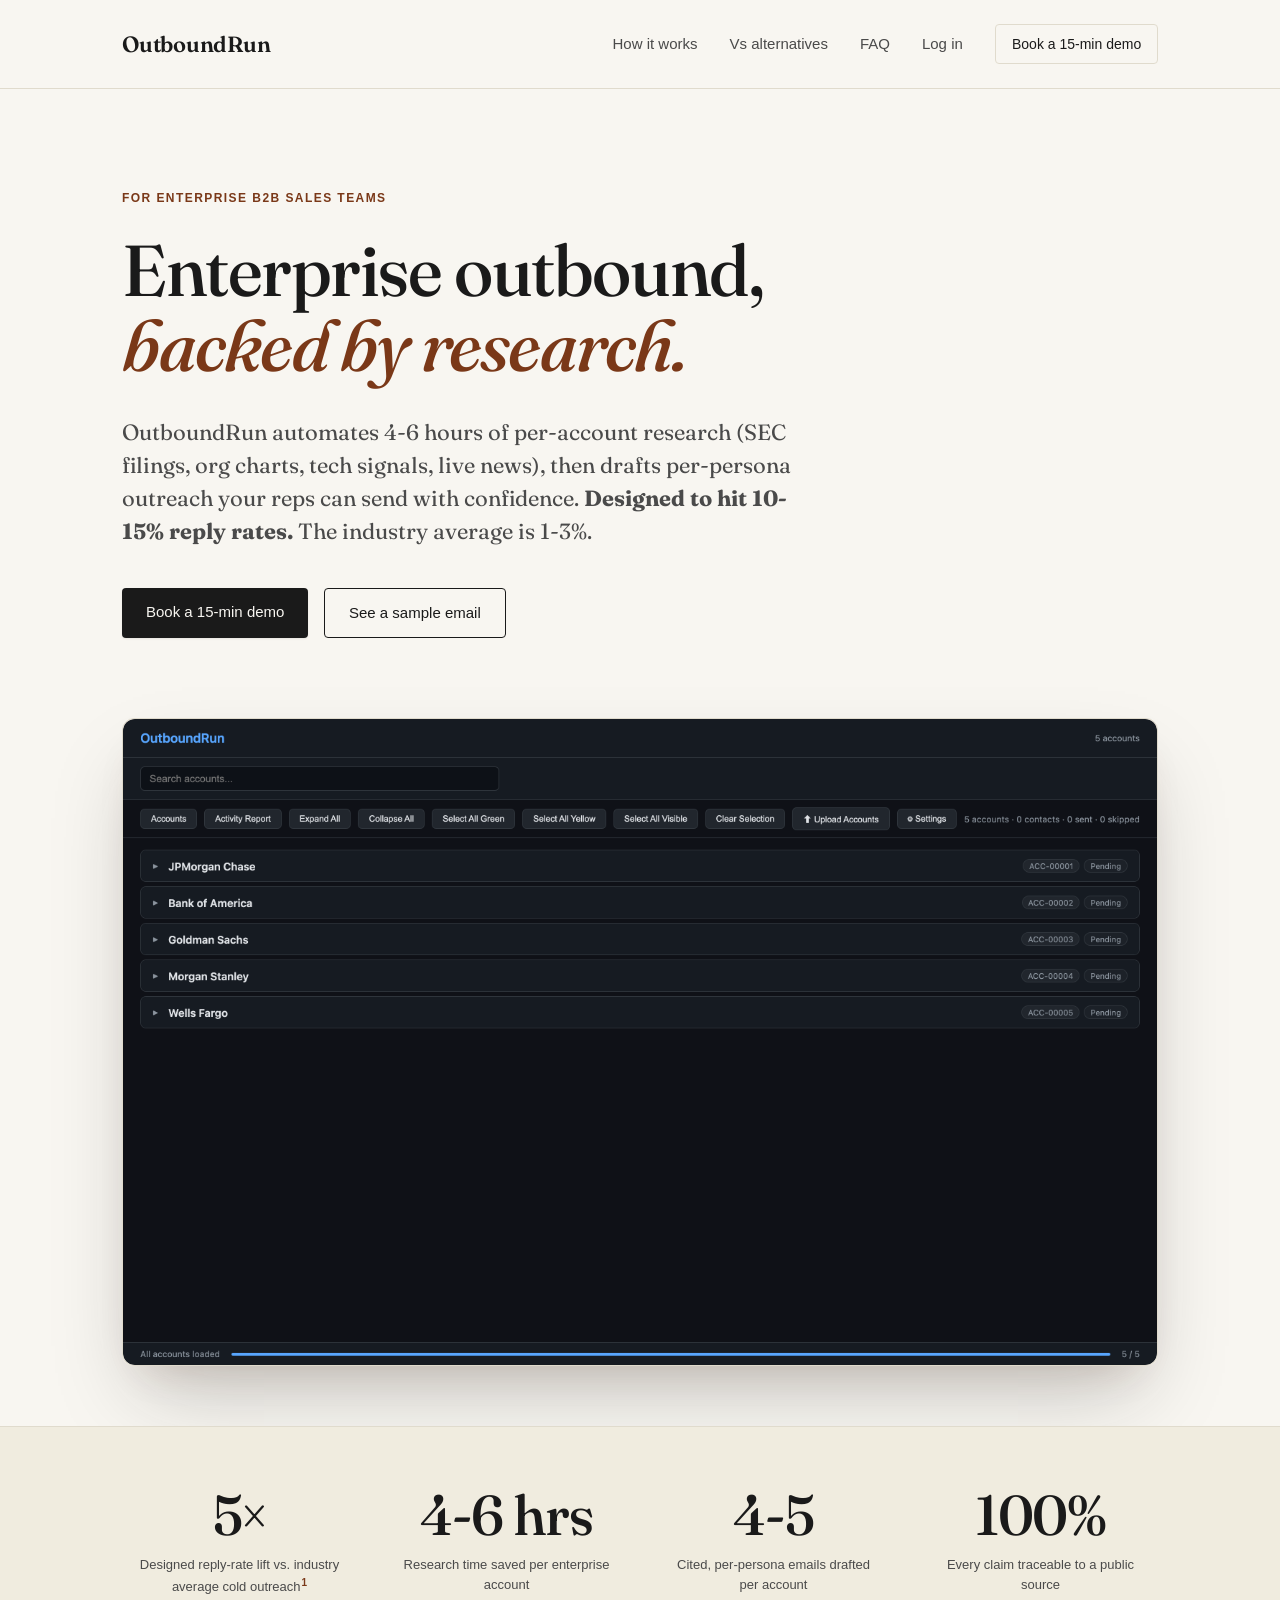
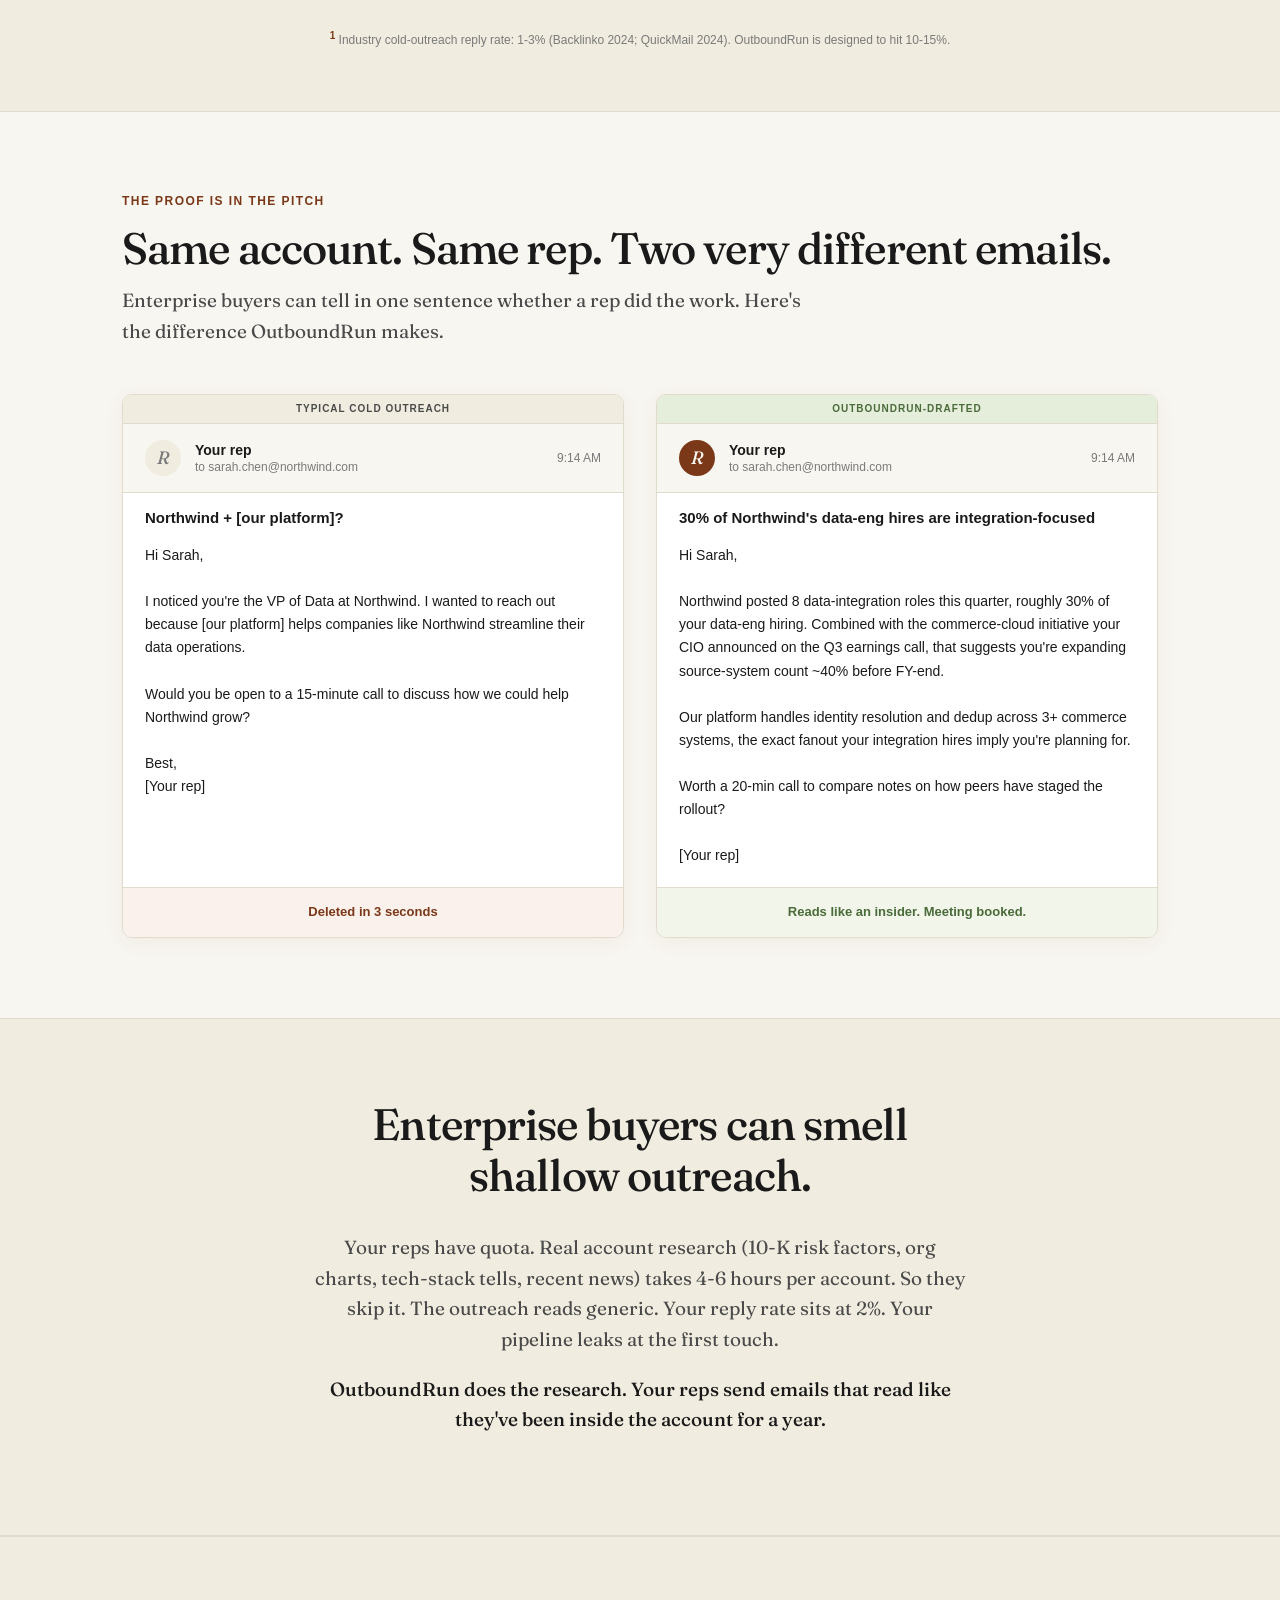
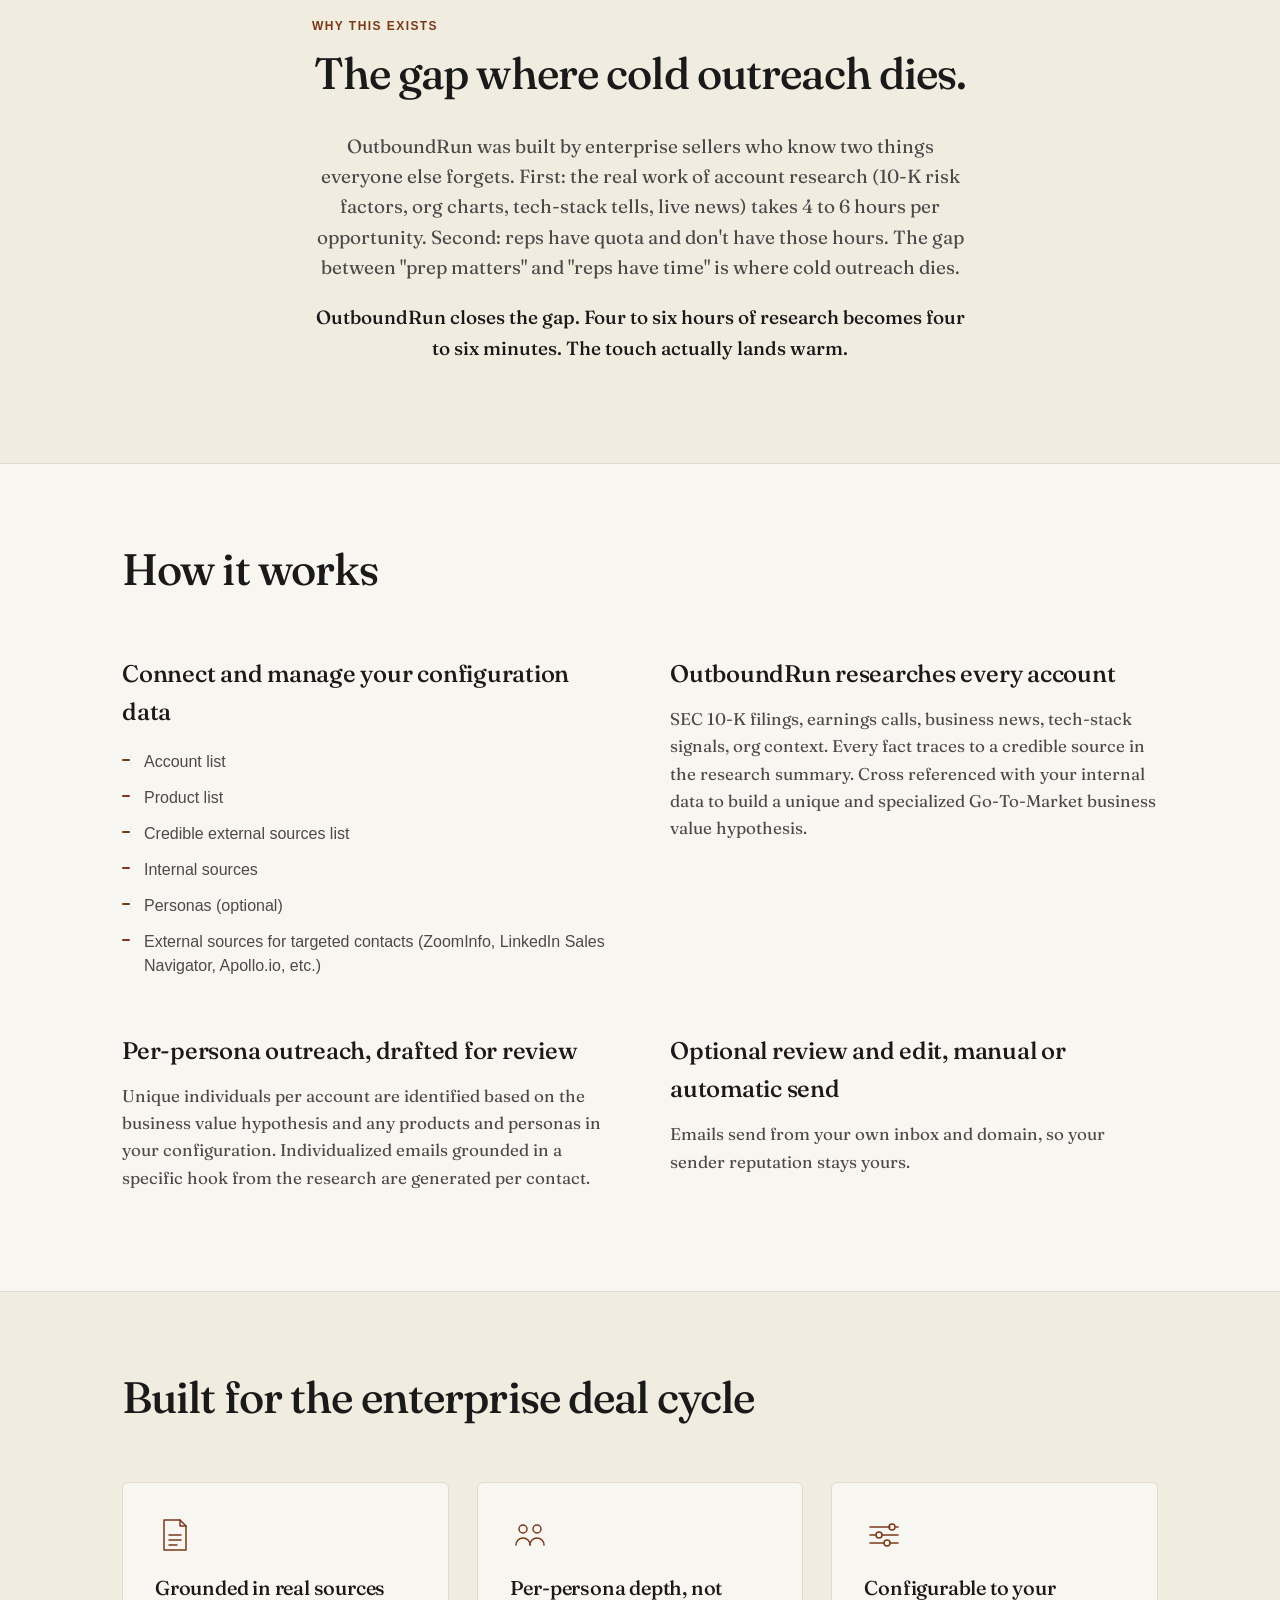
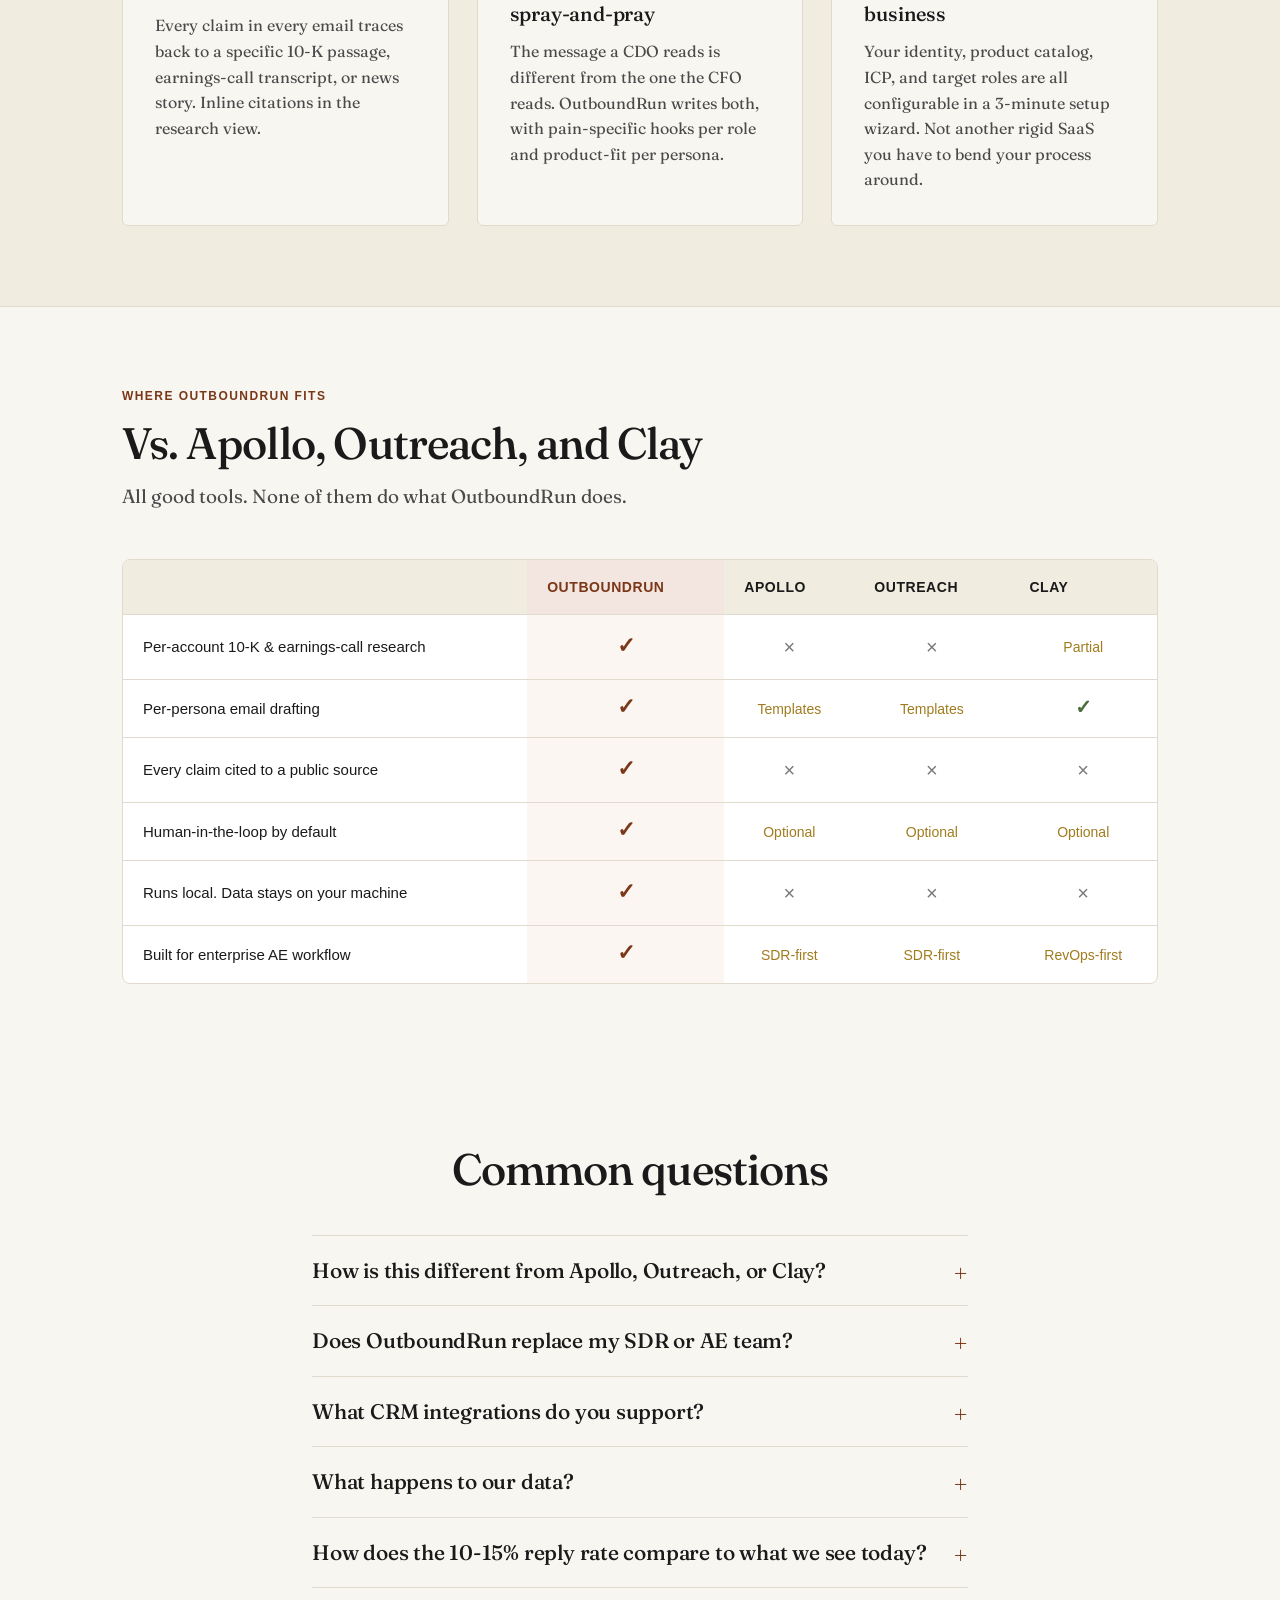
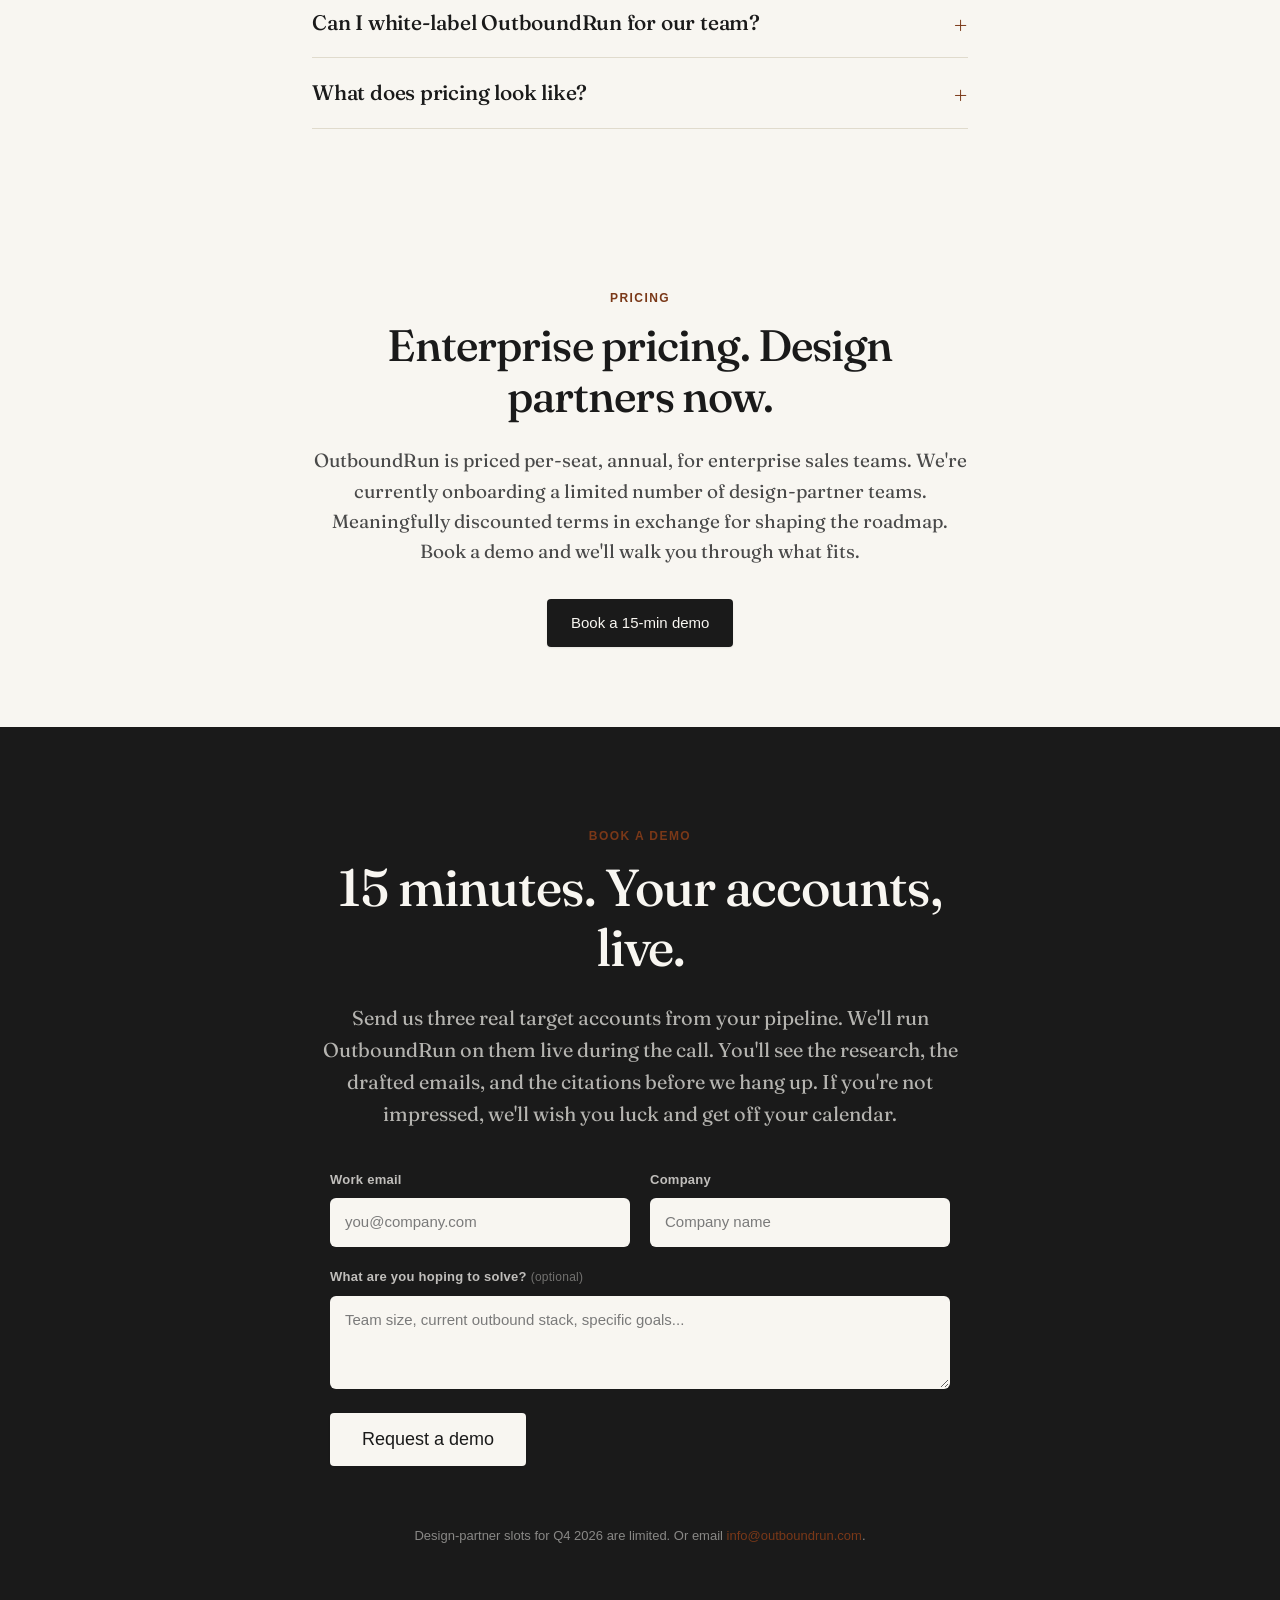
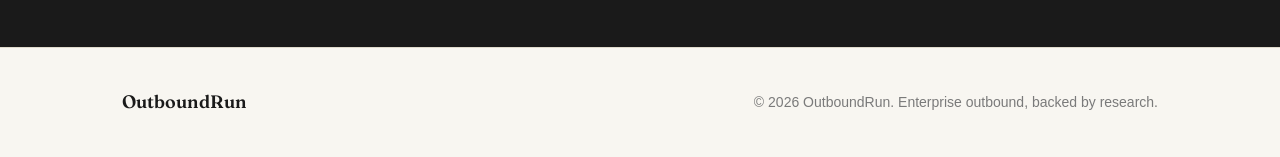
==== index.html @ 158f61a4 "v2.0.0: Hosted app + magic-link login Add outboundrun.com/login (Supabase magic-link auth) and outbo" ====
<!DOCTYPE html>
<html lang="en">
<head>
<meta charset="UTF-8">
<meta name="viewport" content="width=device-width, initial-scale=1.0">
<meta name="theme-color" content="#f8f6f1">
<title>OutboundRun: Enterprise outbound, backed by research.</title>
<meta name="description" content="OutboundRun automates 4-6 hours of per-account research (SEC filings, org charts, tech signals, live news) and drafts per-persona outreach designed to hit 10-15% reply rates. 5x the industry norm for enterprise B2B.">
<link rel="canonical" href="https://outboundrun.com/">

<!-- Open Graph -->
<meta property="og:type" content="website">
<meta property="og:site_name" content="OutboundRun">
<meta property="og:title" content="OutboundRun: Enterprise outbound, backed by research.">
<meta property="og:description" content="Per-account research + per-persona outreach for enterprise B2B sales teams. Designed to hit 10-15% reply rates, 5x the industry average.">
<meta property="og:url" content="https://outboundrun.com/">
<meta property="og:image" content="https://outboundrun.com/og-image.png">
<meta property="og:image:width" content="1200">
<meta property="og:image:height" content="630">
<meta property="og:image:alt" content="OutboundRun: Enterprise outbound, backed by research. Designed for 10-15% reply rates.">

<!-- Twitter -->
<meta name="twitter:card" content="summary_large_image">
<meta name="twitter:title" content="OutboundRun: Enterprise outbound, backed by research.">
<meta name="twitter:description" content="Per-account research + per-persona outreach for enterprise B2B sales teams.">
<meta name="twitter:image" content="https://outboundrun.com/og-image.png">
<meta name="twitter:image:alt" content="OutboundRun: Enterprise outbound, backed by research.">

<!-- Favicon -->
<link rel="icon" type="image/svg+xml" href="/favicon.svg">
<link rel="mask-icon" href="/favicon.svg" color="#7a3818">
<link rel="apple-touch-icon" href="/favicon.svg">

<!-- Fonts: Fraunces (serif) + system sans -->
<link rel="preconnect" href="https://fonts.googleapis.com">
<link rel="preconnect" href="https://fonts.gstatic.com" crossorigin>
<link rel="stylesheet" href="https://fonts.googleapis.com/css2?family=Fraunces:opsz,wght@9..144,400;9..144,500;9..144,600&display=swap">

<link rel="stylesheet" href="styles.css">

<!-- Structured data -->
<script type="application/ld+json">
{
  "@context": "https://schema.org",
  "@type": "SoftwareApplication",
  "name": "OutboundRun",
  "applicationCategory": "BusinessApplication",
  "applicationSubCategory": "Sales Intelligence",
  "operatingSystem": "macOS, Windows, Linux",
  "description": "Per-account research and per-persona outreach for enterprise B2B sales teams. Designed to hit 10-15% cold-outreach reply rates.",
  "url": "https://outboundrun.com/",
  "offers": {
    "@type": "Offer",
    "priceCurrency": "USD",
    "price": "0",
    "availability": "https://schema.org/PreOrder"
  }
}
</script>
</head>
<body>

<a href="#main" class="skip-link">Skip to main content</a>

<header class="site-header">
  <div class="wrap">
    <a href="#" class="brand">OutboundRun</a>
    <nav id="main-nav">
      <a href="#how">How it works</a>
      <a href="#compare">Vs alternatives</a>
      <a href="#faq">FAQ</a>
      <a href="/login/">Log in</a>
      <a href="#demo" class="btn btn-ghost">Book a 15-min demo</a>
    </nav>
    <button class="nav-toggle" aria-label="Menu" aria-expanded="false" aria-controls="main-nav" onclick="toggleNav()">
      <span></span><span></span><span></span>
    </button>
  </div>
</header>

<main id="main">

<section class="hero">
  <div class="wrap">
    <div class="eyebrow">For enterprise B2B sales teams</div>
    <h1>Enterprise outbound,<br><span class="italic">backed by research.</span></h1>
    <p class="lead">OutboundRun automates 4-6 hours of per-account research (SEC filings, org charts, tech signals, live news), then drafts per-persona outreach your reps can send with confidence. <strong>Designed to hit 10-15% reply rates.</strong> The industry average is 1-3%.</p>
    <div class="hero-cta">
      <a href="#demo" class="btn btn-primary">Book a 15-min demo</a>
      <a href="#sample" class="btn btn-secondary">See a sample email</a>
    </div>
    <figure class="hero-shot">
      <img
        src="/images/screenshots/account-list.png"
        alt="OutboundRun app dashboard showing an account list ready for research and outreach"
        width="1440"
        height="900"
        fetchpriority="high"
        decoding="async"
      >
    </figure>
  </div>
</section>

<section class="metrics">
  <div class="wrap">
    <div class="metric-grid">
      <div class="metric">
        <div class="metric-num">5×</div>
        <div class="metric-label">Designed reply-rate lift vs. industry average cold outreach<sup class="cite">1</sup></div>
      </div>
      <div class="metric">
        <div class="metric-num">4-6 hrs</div>
        <div class="metric-label">Research time saved per enterprise account</div>
      </div>
      <div class="metric">
        <div class="metric-num">4-5</div>
        <div class="metric-label">Cited, per-persona emails drafted per account</div>
      </div>
      <div class="metric">
        <div class="metric-num">100%</div>
        <div class="metric-label">Every claim traceable to a public source</div>
      </div>
    </div>
    <p class="metric-footnote"><sup class="cite">1</sup> Industry cold-outreach reply rate: 1-3% (Backlinko 2024; QuickMail 2024). OutboundRun is designed to hit 10-15%.</p>
  </div>
</section>

<section id="sample" class="sample">
  <div class="wrap">
    <div class="section-eyebrow">The proof is in the pitch</div>
    <h2>Same account. Same rep. Two very different emails.</h2>
    <p class="section-lead">Enterprise buyers can tell in one sentence whether a rep did the work. Here's the difference OutboundRun makes.</p>

    <div class="email-compare">
      <div class="email-card email-bad">
        <div class="email-tag">Typical cold outreach</div>
        <div class="email-header">
          <div class="email-avatar muted" aria-hidden="true">R</div>
          <div class="email-sender">
            <div class="email-sender-name">Your rep</div>
            <div class="email-sender-addr">to sarah.chen@northwind.com</div>
          </div>
          <div class="email-time">9:14 AM</div>
        </div>
        <div class="email-subject">Northwind + [our platform]?</div>
        <div class="email-body">
          Hi Sarah,<br><br>
          I noticed you're the VP of Data at Northwind. I wanted to reach out because [our platform] helps companies like Northwind streamline their data operations.<br><br>
          Would you be open to a 15-minute call to discuss how we could help Northwind grow?<br><br>
          Best,<br>
          [Your rep]
        </div>
        <div class="email-verdict verdict-bad">Deleted in 3 seconds</div>
      </div>

      <div class="email-card email-good">
        <div class="email-tag good">OutboundRun-drafted</div>
        <div class="email-header">
          <div class="email-avatar" aria-hidden="true">R</div>
          <div class="email-sender">
            <div class="email-sender-name">Your rep</div>
            <div class="email-sender-addr">to sarah.chen@northwind.com</div>
          </div>
          <div class="email-time">9:14 AM</div>
        </div>
        <div class="email-subject">30% of Northwind's data-eng hires are integration-focused</div>
        <div class="email-body">
          Hi Sarah,<br><br>
          Northwind posted 8 data-integration roles this quarter, roughly 30% of your data-eng hiring. Combined with the commerce-cloud initiative your CIO announced on the Q3 earnings call, that suggests you're expanding source-system count ~40% before FY-end.<br><br>
          Our platform handles identity resolution and dedup across 3+ commerce systems, the exact fanout your integration hires imply you're planning for.<br><br>
          Worth a 20-min call to compare notes on how peers have staged the rollout?<br><br>
          [Your rep]
        </div>
        <div class="email-verdict verdict-good">Reads like an insider. Meeting booked.</div>
      </div>
    </div>
  </div>
</section>

<section class="problem">
  <div class="wrap narrow">
    <h2>Enterprise buyers can smell shallow outreach.</h2>
    <p>Your reps have quota. Real account research (10-K risk factors, org charts, tech-stack tells, recent news) takes 4-6 hours per account. So they skip it. The outreach reads generic. Your reply rate sits at 2%. Your pipeline leaks at the first touch.</p>
    <p class="strong">OutboundRun does the research. Your reps send emails that read like they've been inside the account for a year.</p>
  </div>
</section>

<section class="origin">
  <div class="wrap narrow">
    <div class="section-eyebrow">Why this exists</div>
    <h2>The gap where cold outreach dies.</h2>
    <p>OutboundRun was built by enterprise sellers who know two things everyone else forgets. First: the real work of account research (10-K risk factors, org charts, tech-stack tells, live news) takes 4 to 6 hours per opportunity. Second: reps have quota and don't have those hours. The gap between "prep matters" and "reps have time" is where cold outreach dies.</p>
    <p class="strong">OutboundRun closes the gap. Four to six hours of research becomes four to six minutes. The touch actually lands warm.</p>
  </div>
</section>

<section id="how" class="how">
  <div class="wrap">
    <h2>How it works</h2>
    <div class="steps">
      <div class="step">
        <h3>Connect and manage your configuration data</h3>
        <ul class="step-list">
          <li>Account list</li>
          <li>Product list</li>
          <li>Credible external sources list</li>
          <li>Internal sources</li>
          <li>Personas (optional)</li>
          <li>External sources for targeted contacts (ZoomInfo, LinkedIn Sales Navigator, Apollo.io, etc.)</li>
        </ul>
      </div>
      <div class="step">
        <h3>OutboundRun researches every account</h3>
        <p>SEC 10-K filings, earnings calls, business news, tech-stack signals, org context. Every fact traces to a credible source in the research summary. Cross referenced with your internal data to build a unique and specialized Go-To-Market business value hypothesis.</p>
      </div>
      <div class="step">
        <h3>Per-persona outreach, drafted for review</h3>
        <p>Unique individuals per account are identified based on the business value hypothesis and any products and personas in your configuration. Individualized emails grounded in a specific hook from the research are generated per contact.</p>
      </div>
      <div class="step">
        <h3>Optional review and edit, manual or automatic send</h3>
        <p>Emails send from your own inbox and domain, so your sender reputation stays yours.</p>
      </div>
    </div>
  </div>
</section>

<section class="features">
  <div class="wrap">
    <h2>Built for the enterprise deal cycle</h2>
    <div class="feature-grid">
      <div class="feature">
        <span class="feature-icon" aria-hidden="true">
          <svg viewBox="0 0 40 40" fill="none" stroke="currentColor" stroke-width="1.5" stroke-linecap="round" stroke-linejoin="round">
            <path d="M9 5h16l6 6v24H9z"/>
            <path d="M25 5v6h6"/>
            <path d="M14 20h12M14 25h12M14 30h8"/>
          </svg>
        </span>
        <h3>Grounded in real sources</h3>
        <p>Every claim in every email traces back to a specific 10-K passage, earnings-call transcript, or news story. Inline citations in the research view.</p>
      </div>
      <div class="feature">
        <span class="feature-icon" aria-hidden="true">
          <svg viewBox="0 0 40 40" fill="none" stroke="currentColor" stroke-width="1.5" stroke-linecap="round" stroke-linejoin="round">
            <circle cx="13" cy="14" r="4"/>
            <path d="M6 30c0-4 3-7 7-7s7 3 7 7"/>
            <circle cx="27" cy="14" r="4"/>
            <path d="M20 30c0-4 3-7 7-7s7 3 7 7"/>
          </svg>
        </span>
        <h3>Per-persona depth, not spray-and-pray</h3>
        <p>The message a CDO reads is different from the one the CFO reads. OutboundRun writes both, with pain-specific hooks per role and product-fit per persona.</p>
      </div>
      <div class="feature">
        <span class="feature-icon" aria-hidden="true">
          <svg viewBox="0 0 40 40" fill="none" stroke="currentColor" stroke-width="1.5" stroke-linecap="round" stroke-linejoin="round">
            <path d="M6 12h20M32 12h2"/>
            <circle cx="28" cy="12" r="3"/>
            <path d="M6 20h6M18 20h16"/>
            <circle cx="15" cy="20" r="3"/>
            <path d="M6 28h14M26 28h8"/>
            <circle cx="23" cy="28" r="3"/>
          </svg>
        </span>
        <h3>Configurable to your business</h3>
        <p>Your identity, product catalog, ICP, and target roles are all configurable in a 3-minute setup wizard. Not another rigid SaaS you have to bend your process around.</p>
      </div>
    </div>
  </div>
</section>

<section id="compare" class="compare">
  <div class="wrap">
    <div class="section-eyebrow">Where OutboundRun fits</div>
    <h2>Vs. Apollo, Outreach, and Clay</h2>
    <p class="section-lead">All good tools. None of them do what OutboundRun does.</p>
    <div class="compare-table-wrap">
      <table class="compare-table">
        <thead>
          <tr>
            <th></th>
            <th class="us">OutboundRun</th>
            <th>Apollo</th>
            <th>Outreach</th>
            <th>Clay</th>
          </tr>
        </thead>
        <tbody>
          <tr><td>Per-account 10-K &amp; earnings-call research</td><td class="us"><span class="check" aria-label="Yes">✓</span></td><td><span class="dash" aria-label="No">×</span></td><td><span class="dash" aria-label="No">×</span></td><td><span class="partial">Partial</span></td></tr>
          <tr><td>Per-persona email drafting</td><td class="us"><span class="check" aria-label="Yes">✓</span></td><td><span class="partial">Templates</span></td><td><span class="partial">Templates</span></td><td><span class="check" aria-label="Yes">✓</span></td></tr>
          <tr><td>Every claim cited to a public source</td><td class="us"><span class="check" aria-label="Yes">✓</span></td><td><span class="dash" aria-label="No">×</span></td><td><span class="dash" aria-label="No">×</span></td><td><span class="dash" aria-label="No">×</span></td></tr>
          <tr><td>Human-in-the-loop by default</td><td class="us"><span class="check" aria-label="Yes">✓</span></td><td><span class="partial">Optional</span></td><td><span class="partial">Optional</span></td><td><span class="partial">Optional</span></td></tr>
          <tr><td>Runs local. Data stays on your machine</td><td class="us"><span class="check" aria-label="Yes">✓</span></td><td><span class="dash" aria-label="No">×</span></td><td><span class="dash" aria-label="No">×</span></td><td><span class="dash" aria-label="No">×</span></td></tr>
          <tr><td>Built for enterprise AE workflow</td><td class="us"><span class="check" aria-label="Yes">✓</span></td><td><span class="partial">SDR-first</span></td><td><span class="partial">SDR-first</span></td><td><span class="partial">RevOps-first</span></td></tr>
        </tbody>
      </table>
    </div>
  </div>
</section>

<section id="faq" class="faq">
  <div class="wrap narrow">
    <h2>Common questions</h2>

    <details class="faq-item">
      <summary>How is this different from Apollo, Outreach, or Clay?</summary>
      <p>Apollo and Outreach are contact-database and sequencing tools built for SDR volume. Clay is data enrichment. None of them research a single enterprise account at the depth OutboundRun does: SEC filings, earnings calls, tech-stack signals, org context, all cited. We're the research + drafting layer that sits between your CRM and your inbox, purpose-built for enterprise AEs who need every touch to count.</p>
    </details>

    <details class="faq-item">
      <summary>Does OutboundRun replace my SDR or AE team?</summary>
      <p>No. OutboundRun replaces the 4-6 hours of research your reps skip because they don't have time. Your reps still send, still take the calls, still close. We give them the ammo to walk in warm.</p>
    </details>

    <details class="faq-item">
      <summary>What CRM integrations do you support?</summary>
      <p>Salesforce (Org62 SOQL) today. HubSpot and Pipedrive on the roadmap. You can also run OutboundRun in web-research-only mode with no CRM connection. Upload a CSV and go.</p>
    </details>

    <details class="faq-item">
      <summary>What happens to our data?</summary>
      <p>OutboundRun is local-first. Your account list, research output, and drafted emails live on the machine that runs it. Nothing hits our servers unless you explicitly send. Enterprise-friendly by default. No data-residency conversations to have with your security team.</p>
    </details>

    <details class="faq-item">
      <summary>How does the 10-15% reply rate compare to what we see today?</summary>
      <p>Industry cold-outreach reply rates run 1-3% (per Backlinko and QuickMail 2024 industry reports). OutboundRun is designed to hit 10-15% by grounding every email in specific, verifiable, per-persona detail that generic outreach can't touch. Design-partner data will validate the range as we roll out. We're honest about the "designed for" framing until we have the sample size.</p>
    </details>

    <details class="faq-item">
      <summary>Can I white-label OutboundRun for our team?</summary>
      <p>Design partners can. Every element of the identity (company name, product catalog, ICP, target roles, email signature) is set once and inherited by every prompt. There's no OutboundRun branding in what your reps send.</p>
    </details>

    <details class="faq-item">
      <summary>What does pricing look like?</summary>
      <p>Enterprise pricing, per-seat annual. We're running a limited number of design partnerships in Q3-Q4 2026 with meaningfully discounted terms in exchange for feedback and roadmap input. Book a demo and we'll walk through what fits your team.</p>
    </details>
  </div>
</section>

<section id="pricing" class="pricing">
  <div class="wrap narrow">
    <div class="section-eyebrow">Pricing</div>
    <h2>Enterprise pricing. Design partners now.</h2>
    <p>OutboundRun is priced per-seat, annual, for enterprise sales teams. We're currently onboarding a limited number of design-partner teams. Meaningfully discounted terms in exchange for shaping the roadmap. Book a demo and we'll walk you through what fits.</p>
    <a href="#demo" class="btn btn-primary">Book a 15-min demo</a>
  </div>
</section>

<section id="demo" class="cta">
  <div class="wrap narrow">
    <div class="section-eyebrow">Book a demo</div>
    <h2>15 minutes. Your accounts, live.</h2>
    <p>Send us three real target accounts from your pipeline. We'll run OutboundRun on them live during the call. You'll see the research, the drafted emails, and the citations before we hang up. If you're not impressed, we'll wish you luck and get off your calendar.</p>

    <form id="demo-form" class="demo-form" novalidate>
      <div class="form-row form-row-half">
        <label for="df-email">Work email</label>
        <input type="email" id="df-email" name="email" required autocomplete="email" placeholder="you@company.com">
      </div>
      <div class="form-row form-row-half">
        <label for="df-company">Company</label>
        <input type="text" id="df-company" name="company" required autocomplete="organization" placeholder="Company name">
      </div>
      <div class="form-row">
        <label for="df-message">What are you hoping to solve? <span class="form-optional">(optional)</span></label>
        <textarea id="df-message" name="message" rows="3" placeholder="Team size, current outbound stack, specific goals..."></textarea>
      </div>
      <input type="text" name="website" tabindex="-1" autocomplete="off" aria-hidden="true" class="honeypot">
      <button type="submit" class="btn btn-primary btn-large">Request a demo</button>
      <div id="df-status" class="df-status" role="status" aria-live="polite"></div>
    </form>

    <p class="cta-fine">Design-partner slots for Q4 2026 are limited. Or email <a href="mailto:info@outboundrun.com">info@outboundrun.com</a>.</p>
  </div>
</section>

<footer class="site-footer">
  <div class="wrap">
    <div class="foot-brand">OutboundRun</div>
    <div class="foot-meta">&copy; 2026 OutboundRun. Enterprise outbound, backed by research.</div>
  </div>
</footer>

</main>

<a href="#demo" id="sticky-cta" class="sticky-cta" aria-label="Book a 15-min demo">
  Book a demo
  <span class="sticky-cta-arrow" aria-hidden="true">&rarr;</span>
</a>

<script>
// Mobile hamburger toggle
function toggleNav() {
  const nav = document.getElementById('main-nav');
  const btn = document.querySelector('.nav-toggle');
  const isOpen = nav.classList.toggle('open');
  btn.setAttribute('aria-expanded', String(isOpen));
  btn.classList.toggle('open', isOpen);
}

// Close mobile nav when a link is clicked (so anchor scroll works cleanly)
document.querySelectorAll('#main-nav a').forEach(a => {
  a.addEventListener('click', () => {
    const nav = document.getElementById('main-nav');
    const btn = document.querySelector('.nav-toggle');
    if (nav.classList.contains('open')) {
      nav.classList.remove('open');
      btn.classList.remove('open');
      btn.setAttribute('aria-expanded', 'false');
    }
  });
});

// Sticky CTA: appears after user scrolls past the hero
(function stickyCta() {
  const cta = document.getElementById('sticky-cta');
  const hero = document.querySelector('.hero');
  if (!cta || !hero) return;
  const threshold = hero.offsetHeight * 0.6;
  const onScroll = () => {
    if (window.scrollY > threshold) cta.classList.add('visible');
    else cta.classList.remove('visible');
  };
  window.addEventListener('scroll', onScroll, { passive: true });
  onScroll();
})();

// Fade-in-up on sections as they enter viewport (progressive enhancement; no-op if IntersectionObserver missing)
if ('IntersectionObserver' in window) {
  const io = new IntersectionObserver((entries) => {
    entries.forEach(e => {
      if (e.isIntersecting) {
        e.target.classList.add('in-view');
        io.unobserve(e.target);
      }
    });
  }, { threshold: 0.12 });
  document.querySelectorAll('section, .feature, .email-card').forEach(el => {
    el.classList.add('reveal');
    io.observe(el);
  });
}
</script>

<!-- Vercel Web Analytics: Analytics must be enabled in the Vercel dashboard
     (Project → Analytics → Enable) BEFORE uncommenting the script tag below.
     Loading the script when Analytics is disabled produces a 404 console error. -->
<!-- <script defer src="/_vercel/insights/script.js"></script> -->
<!-- Vercel Speed Insights (auto-enabled) -->
<script defer src="/_vercel/speed-insights/script.js"></script>

<script>
(function () {
  const SUPABASE_URL = 'https://bofukvujflsamvhzdrxh.supabase.co';
  const SUPABASE_KEY = 'sb_publishable_wifBNzRM_b2PgbEW_Ek41Q_LtiGej-U';

  const form = document.getElementById('demo-form');
  if (!form) return;

  const status = document.getElementById('df-status');
  const button = form.querySelector('button[type="submit"]');

  form.addEventListener('submit', async (event) => {
    event.preventDefault();

    // Honeypot: real users can't fill this hidden field. Bots will.
    if (form.website && form.website.value) {
      status.textContent = 'Thanks. We\'ll be in touch.';
      status.className = 'df-status success';
      form.reset();
      return;
    }

    const payload = {
      email: form.email.value.trim(),
      company: form.company.value.trim(),
      message: form.message.value.trim() || null,
      source: 'website',
      user_agent: navigator.userAgent.slice(0, 500),
      referrer: document.referrer ? document.referrer.slice(0, 500) : null,
    };

    if (!payload.email || !payload.company) {
      status.textContent = 'Please add your email and company.';
      status.className = 'df-status error';
      return;
    }

    button.disabled = true;
    button.textContent = 'Submitting...';
    status.textContent = '';
    status.className = 'df-status';

    try {
      const response = await fetch(`${SUPABASE_URL}/rest/v1/demo_requests`, {
        method: 'POST',
        headers: {
          'apikey': SUPABASE_KEY,
          'Authorization': `Bearer ${SUPABASE_KEY}`,
          'Content-Type': 'application/json',
          'Prefer': 'return=minimal',
        },
        body: JSON.stringify(payload),
      });

      if (!response.ok) {
        const errorText = await response.text();
        throw new Error(errorText || `HTTP ${response.status}`);
      }

      form.reset();
      status.textContent = 'Thanks. We\'ll be in touch within 24 hours.';
      status.className = 'df-status success';
      button.textContent = 'Request received';
      button.disabled = true;
    } catch (err) {
      console.error('Demo request failed:', err);
      status.textContent = 'Something went wrong. Please email info@outboundrun.com directly.';
      status.className = 'df-status error';
      button.disabled = false;
      button.textContent = 'Request a demo';
    }
  });
})();
</script>

</body>
</html>
---- styles.css ----
/* OutboundRun landing — editorial aesthetic
   Serif headers, generous whitespace, muted palette, no gradients. */

:root {
  --ink: #1a1a1a;
  --ink-soft: #4a4a4a;
  --ink-mute: #7a7a7a;
  --paper: #f8f6f1;
  --paper-warm: #f0ecdf;
  --line: #e0dbcd;
  --accent: #7a3818;
  --accent-soft: #a04a1e;
  --green: #4a6b3a;
  --amber: #a07c1e;
}

* { box-sizing: border-box; margin: 0; padding: 0; }

/* ── Skip-to-content link (accessibility) ──────────────────────── */
.skip-link {
  position: absolute;
  top: -100px;
  left: 12px;
  padding: 10px 16px;
  background: var(--ink);
  color: var(--paper);
  border-radius: 6px;
  font-family: -apple-system, 'Helvetica Neue', sans-serif;
  font-size: 14px;
  font-weight: 500;
  z-index: 999;
  transition: top 0.15s ease;
}
.skip-link:focus {
  top: 12px;
  text-decoration: none;
  outline: 2px solid var(--accent);
  outline-offset: 2px;
}

/* ── Focus states (accessibility) ─────────────────────────────── */
:focus-visible {
  outline: 2px solid var(--accent);
  outline-offset: 3px;
  border-radius: 2px;
}
.btn:focus-visible {
  outline-offset: 3px;
}
nav a:focus-visible {
  outline-offset: 4px;
}

html, body {
  background: var(--paper);
  color: var(--ink);
  font-family: 'Fraunces', 'Iowan Old Style', 'Palatino', 'Georgia', serif;
  font-size: 18px;
  line-height: 1.6;
  -webkit-font-smoothing: antialiased;
}

a { color: var(--accent); text-decoration: none; }
a:hover { text-decoration: underline; }

.wrap { max-width: 1100px; margin: 0 auto; padding: 0 32px; }
.wrap.narrow { max-width: 720px; }

/* ── Header ─────────────────────────────────────────────────────── */

.site-header {
  padding: 24px 0;
  border-bottom: 1px solid var(--line);
  position: sticky;
  top: 0;
  background: var(--paper);
  z-index: 100;
}
.site-header .wrap {
  display: flex;
  justify-content: space-between;
  align-items: center;
}
.brand {
  font-family: 'Fraunces', 'Iowan Old Style', 'Palatino', 'Georgia', serif;
  font-size: 22px;
  font-weight: 600;
  color: var(--ink);
  letter-spacing: -0.01em;
}
.brand:hover { text-decoration: none; }

nav {
  display: flex;
  gap: 32px;
  align-items: center;
  font-size: 15px;
}
nav a {
  color: var(--ink-soft);
  font-family: -apple-system, 'Helvetica Neue', sans-serif;
  transition: color 0.15s ease;
}
nav a:hover { color: var(--ink); text-decoration: none; }

/* Mobile hamburger button — hidden on desktop */
.nav-toggle {
  display: none;
  background: transparent;
  border: none;
  cursor: pointer;
  padding: 8px;
  width: 40px;
  height: 40px;
  flex-direction: column;
  justify-content: center;
  gap: 5px;
}
.nav-toggle span {
  display: block;
  width: 22px;
  height: 2px;
  background: var(--ink);
  border-radius: 1px;
  transition: transform 0.2s ease, opacity 0.15s ease;
}
.nav-toggle.open span:nth-child(1) { transform: translateY(7px) rotate(45deg); }
.nav-toggle.open span:nth-child(2) { opacity: 0; }
.nav-toggle.open span:nth-child(3) { transform: translateY(-7px) rotate(-45deg); }

/* ── Buttons ────────────────────────────────────────────────────── */

.btn {
  display: inline-block;
  padding: 12px 24px;
  border-radius: 4px;
  font-family: -apple-system, 'Helvetica Neue', sans-serif;
  font-size: 15px;
  font-weight: 500;
  text-decoration: none !important;
  transition: background 0.18s ease, color 0.18s ease, transform 0.18s ease, box-shadow 0.18s ease, border-color 0.18s ease;
  cursor: pointer;
  border: none;
  will-change: transform;
}
.btn:hover { transform: translateY(-1px); }
.btn:active { transform: translateY(0); }
.btn-primary {
  background: var(--ink);
  color: var(--paper);
  box-shadow: 0 1px 2px rgba(26, 26, 26, 0.08);
}
.btn-primary:hover {
  background: var(--accent);
  box-shadow: 0 6px 20px rgba(122, 56, 24, 0.25);
}
.btn-secondary {
  background: transparent;
  color: var(--ink);
  border: 1px solid var(--ink);
}
.btn-secondary:hover { background: var(--ink); color: var(--paper); }
.btn-ghost {
  background: transparent;
  color: var(--ink);
  border: 1px solid var(--line);
  padding: 8px 16px;
  font-size: 14px;
}
.btn-ghost:hover { background: var(--ink); color: var(--paper); border-color: var(--ink); }
.btn-large {
  font-size: 18px;
  padding: 16px 32px;
}

/* ── Hero ───────────────────────────────────────────────────────── */

.hero { padding: 100px 0 80px; }
.hero h1 {
  font-size: 72px;
  line-height: 1.05;
  font-weight: 500;
  letter-spacing: -0.02em;
  margin-bottom: 32px;
  max-width: 900px;
}
.hero h1 .italic { font-style: italic; color: var(--accent); }
.hero .lead {
  font-size: 22px;
  line-height: 1.5;
  color: var(--ink-soft);
  max-width: 680px;
  margin-bottom: 40px;
}
.hero-cta {
  display: flex;
  gap: 16px;
  margin-bottom: 80px;
}
.hero-visual { margin-top: 40px; }

/* ── Mock app screenshot ────────────────────────────────────────── */

.mock {
  background: #ffffff;
  border: 1px solid var(--line);
  border-radius: 8px;
  overflow: hidden;
  box-shadow: 0 20px 60px rgba(122, 56, 24, 0.12);
  max-width: 900px;
}
.mock-header {
  background: var(--paper-warm);
  padding: 14px 20px;
  border-bottom: 1px solid var(--line);
  display: flex;
  align-items: center;
  gap: 8px;
}
.mock-dot {
  width: 12px;
  height: 12px;
  border-radius: 50%;
  background: #d0c8b4;
  display: inline-block;
}
.mock-title {
  margin-left: 16px;
  font-family: -apple-system, 'Helvetica Neue', sans-serif;
  font-size: 13px;
  color: var(--ink-soft);
}
.mock-body { padding: 20px; }
.mock-row {
  display: grid;
  grid-template-columns: 220px 100px 1fr;
  gap: 20px;
  align-items: center;
  padding: 14px 8px;
  border-bottom: 1px solid var(--line);
  font-family: -apple-system, 'Helvetica Neue', sans-serif;
  font-size: 14px;
}
.mock-row:last-child { border-bottom: none; }
.mock-name { font-weight: 600; color: var(--ink); }
.mock-meta { color: var(--ink-mute); font-size: 13px; }
.mock-badge {
  font-size: 11px;
  padding: 3px 10px;
  border-radius: 12px;
  font-weight: 600;
  text-transform: uppercase;
  letter-spacing: 0.03em;
  text-align: center;
}
.mock-badge.green { background: #e5eddb; color: var(--green); }
.mock-badge.amber { background: #f4e8c8; color: var(--amber); }
.mock-badge.muted { background: var(--paper-warm); color: var(--ink-mute); }

/* ── Sections ───────────────────────────────────────────────────── */

section { padding: 80px 0; }
section h2 {
  font-size: 44px;
  font-weight: 500;
  letter-spacing: -0.02em;
  line-height: 1.15;
  margin-bottom: 24px;
}
section p {
  font-size: 19px;
  color: var(--ink-soft);
  margin-bottom: 20px;
}
section p.strong { color: var(--ink); font-weight: 500; }

/* ── Problem section ────────────────────────────────────────────── */

.problem {
  background: var(--paper-warm);
  border-top: 1px solid var(--line);
  border-bottom: 1px solid var(--line);
}
.problem h2 { text-align: center; margin-bottom: 32px; }
.problem p { text-align: center; }

/* ── How it works ───────────────────────────────────────────────── */

.how h2 { margin-bottom: 60px; }
.steps {
  display: grid;
  grid-template-columns: 1fr 1fr;
  gap: 48px 60px;
}
.step-num {
  font-family: -apple-system, 'Helvetica Neue', sans-serif;
  font-size: 13px;
  font-weight: 700;
  color: var(--accent);
  letter-spacing: 0.1em;
  margin-bottom: 12px;
}
.step h3 {
  font-size: 24px;
  font-weight: 500;
  letter-spacing: -0.01em;
  margin-bottom: 12px;
}
.step p {
  font-size: 17px;
  color: var(--ink-soft);
}
.step-list {
  list-style: none;
  padding: 0;
  margin: 0;
  font-family: -apple-system, 'Helvetica Neue', sans-serif;
  font-size: 16px;
  color: var(--ink-soft);
  line-height: 1.5;
}
.step-list li {
  padding: 6px 0 6px 22px;
  position: relative;
}
.step-list li::before {
  content: '';
  position: absolute;
  left: 0;
  top: 15px;
  width: 8px;
  height: 2px;
  background: var(--accent);
  border-radius: 1px;
}

/* ── Features ───────────────────────────────────────────────────── */

.features {
  background: var(--paper-warm);
  border-top: 1px solid var(--line);
  border-bottom: 1px solid var(--line);
}
.features h2 { margin-bottom: 60px; }
.feature-grid {
  display: grid;
  grid-template-columns: repeat(3, 1fr);
  gap: 28px;
}
.feature {
  background: var(--paper);
  border: 1px solid var(--line);
  padding: 32px;
  border-radius: 6px;
  transition: transform 0.2s ease, box-shadow 0.2s ease, border-color 0.2s ease;
}
.feature:hover {
  transform: translateY(-3px);
  box-shadow: 0 12px 32px rgba(122, 56, 24, 0.08);
  border-color: var(--accent-soft);
}
.feature-icon {
  width: 40px;
  height: 40px;
  margin-bottom: 20px;
  color: var(--accent);
  display: block;
}
.feature-icon svg { display: block; width: 100%; height: 100%; }
.feature h3 {
  font-size: 20px;
  font-weight: 500;
  letter-spacing: -0.01em;
  margin-bottom: 12px;
  line-height: 1.3;
}
.feature p {
  font-size: 16px;
  color: var(--ink-soft);
  margin-bottom: 0;
}

/* ── Pricing ────────────────────────────────────────────────────── */

.pricing { text-align: center; }
.pricing h2 { margin-bottom: 24px; }

/* ── CTA ────────────────────────────────────────────────────────── */

.cta {
  background: var(--ink);
  color: var(--paper);
  text-align: center;
  padding: 100px 0;
}
.cta h2 {
  color: var(--paper);
  font-size: 52px;
  margin-bottom: 24px;
}
.cta p {
  color: rgba(248, 246, 241, 0.7);
  font-size: 20px;
  margin-bottom: 40px;
}
.cta .btn-primary {
  background: var(--paper);
  color: var(--ink);
}
.cta .btn-primary:hover { background: var(--accent); color: var(--paper); }

/* ── Footer ─────────────────────────────────────────────────────── */

.site-footer {
  padding: 40px 0;
  border-top: 1px solid var(--line);
}
.site-footer .wrap {
  display: flex;
  justify-content: space-between;
  align-items: center;
  font-family: -apple-system, 'Helvetica Neue', sans-serif;
  font-size: 14px;
  color: var(--ink-mute);
}
.foot-brand {
  font-family: 'Fraunces', 'Iowan Old Style', 'Palatino', 'Georgia', serif;
  font-size: 18px;
  font-weight: 600;
  color: var(--ink);
}

/* ── Eyebrow / section-eyebrow ─────────────────────────────────── */

.eyebrow, .section-eyebrow {
  font-family: -apple-system, 'Helvetica Neue', sans-serif;
  font-size: 12px;
  font-weight: 600;
  color: var(--accent);
  letter-spacing: 0.12em;
  text-transform: uppercase;
  margin-bottom: 20px;
}
.section-eyebrow { margin-bottom: 12px; }
.hero .eyebrow { margin-bottom: 24px; }

.section-lead {
  font-size: 19px;
  color: var(--ink-soft);
  margin-bottom: 48px !important;
  max-width: 680px;
}

/* ── Metrics strip ─────────────────────────────────────────────── */

.metrics {
  background: var(--paper-warm);
  border-top: 1px solid var(--line);
  border-bottom: 1px solid var(--line);
  padding: 60px 0;
}
.metric-grid {
  display: grid;
  grid-template-columns: repeat(4, 1fr);
  gap: 32px;
}
.metric {
  text-align: center;
  padding: 0 12px;
}
.metric-num {
  font-family: 'Fraunces', 'Iowan Old Style', 'Palatino', 'Georgia', serif;
  font-size: 56px;
  font-weight: 500;
  color: var(--ink);
  letter-spacing: -0.02em;
  line-height: 1;
  margin-bottom: 12px;
}
.metric-label {
  font-family: -apple-system, 'Helvetica Neue', sans-serif;
  font-size: 13px;
  color: var(--ink-soft);
  line-height: 1.5;
}
.metric-label sup.cite {
  color: var(--accent);
  font-weight: 600;
  font-size: 10px;
  margin-left: 1px;
}
.metric-footnote {
  font-family: -apple-system, 'Helvetica Neue', sans-serif;
  font-size: 12px !important;
  color: var(--ink-mute) !important;
  text-align: center;
  margin-top: 32px !important;
  margin-bottom: 0 !important;
}
.metric-footnote sup.cite {
  color: var(--accent);
  font-weight: 600;
}

/* ── Sample email comparison ───────────────────────────────────── */

.sample h2 { margin-bottom: 12px; }
.email-compare {
  display: grid;
  grid-template-columns: 1fr 1fr;
  gap: 32px;
}
.email-card {
  background: #ffffff;
  border: 1px solid var(--line);
  border-radius: 10px;
  padding: 0;
  display: flex;
  flex-direction: column;
  box-shadow: 0 4px 20px rgba(122, 56, 24, 0.06);
  overflow: hidden;
  transition: transform 0.2s ease, box-shadow 0.2s ease;
}
.email-card:hover {
  transform: translateY(-2px);
  box-shadow: 0 12px 32px rgba(122, 56, 24, 0.12);
}
.email-header {
  padding: 16px 22px;
  border-bottom: 1px solid var(--line);
  background: var(--paper);
  display: flex;
  align-items: center;
  gap: 14px;
}
.email-avatar {
  width: 36px;
  height: 36px;
  border-radius: 50%;
  background: var(--accent);
  color: var(--paper);
  display: flex;
  align-items: center;
  justify-content: center;
  font-family: 'Fraunces', 'Iowan Old Style', serif;
  font-style: italic;
  font-size: 18px;
  font-weight: 500;
  flex-shrink: 0;
}
.email-avatar.muted {
  background: var(--paper-warm);
  color: var(--ink-mute);
}
.email-sender {
  flex: 1;
  min-width: 0;
}
.email-sender-name {
  font-family: -apple-system, 'Helvetica Neue', sans-serif;
  font-size: 14px;
  font-weight: 600;
  color: var(--ink);
  line-height: 1.3;
}
.email-sender-addr {
  font-family: -apple-system, 'Helvetica Neue', sans-serif;
  font-size: 12px;
  color: var(--ink-mute);
  line-height: 1.4;
  overflow: hidden;
  text-overflow: ellipsis;
  white-space: nowrap;
}
.email-time {
  font-family: -apple-system, 'Helvetica Neue', sans-serif;
  font-size: 12px;
  color: var(--ink-mute);
  flex-shrink: 0;
}
.email-tag {
  font-family: -apple-system, 'Helvetica Neue', sans-serif;
  font-size: 10px;
  font-weight: 700;
  text-transform: uppercase;
  letter-spacing: 0.1em;
  padding: 6px 12px;
  background: var(--paper-warm);
  color: var(--ink-soft);
  text-align: center;
  border-bottom: 1px solid var(--line);
}
.email-tag.good {
  background: #e5eddb;
  color: var(--green);
}
.email-subject {
  padding: 14px 22px 4px;
  font-family: -apple-system, 'Helvetica Neue', sans-serif;
  font-size: 15px;
  font-weight: 600;
  color: var(--ink);
  line-height: 1.4;
}
.email-body {
  font-family: -apple-system, 'Helvetica Neue', sans-serif;
  font-size: 14px;
  color: var(--ink);
  line-height: 1.65;
  padding: 12px 22px 20px;
  flex: 1;
}
.email-body sup.cite {
  color: var(--accent);
  font-weight: 600;
  font-size: 10px;
}
.email-verdict {
  font-family: -apple-system, 'Helvetica Neue', sans-serif;
  font-size: 13px;
  font-weight: 600;
  text-align: center;
  padding: 14px;
  border-top: 1px solid var(--line);
}
.verdict-bad {
  background: #fbf1ec;
  color: var(--accent);
}
.verdict-good {
  background: #f1f5ea;
  color: var(--green);
}

/* Legacy .email-meta rows (To:, Subject: prefixes) — hide since we now use header */
.email-meta { display: none; }

/* ── Comparison table ──────────────────────────────────────────── */

.compare h2 { margin-bottom: 12px; }
.compare-table-wrap {
  overflow-x: auto;
  border: 1px solid var(--line);
  border-radius: 8px;
  background: #ffffff;
}
.compare-table {
  width: 100%;
  border-collapse: collapse;
  font-family: -apple-system, 'Helvetica Neue', sans-serif;
  font-size: 15px;
}
.compare-table th,
.compare-table td {
  padding: 16px 20px;
  text-align: left;
  border-bottom: 1px solid var(--line);
  color: var(--ink-soft);
}
.compare-table th {
  font-weight: 600;
  color: var(--ink);
  background: var(--paper-warm);
  font-size: 14px;
  text-transform: uppercase;
  letter-spacing: 0.04em;
}
.compare-table th.us {
  color: var(--accent);
  background: #f3e5df;
}
.compare-table td.us {
  color: var(--accent);
  font-weight: 700;
  background: #fbf6f2;
}
.compare-table tbody tr:last-child th,
.compare-table tbody tr:last-child td {
  border-bottom: none;
}
.compare-table tbody tr:hover td:not(.us) {
  background: var(--paper);
}

/* Check / dash / partial marks in the comparison table */
.compare-table .check {
  font-size: 20px;
  font-weight: 700;
  color: var(--green);
  line-height: 1;
}
.compare-table td.us .check {
  color: var(--accent);
  font-size: 22px;
}
.compare-table .dash {
  color: var(--ink-mute);
  font-size: 20px;
  font-weight: 400;
}
.compare-table .partial {
  color: var(--amber);
  font-size: 14px;
  font-weight: 500;
}
.compare-table td {
  text-align: center;
  font-family: -apple-system, 'Helvetica Neue', sans-serif;
}
.compare-table td:first-child {
  text-align: left;
  color: var(--ink);
  font-weight: 500;
}

/* ── Origin section (why this exists — on landing page) ───────── */

.origin {
  background: var(--paper-warm);
  border-top: 1px solid var(--line);
  border-bottom: 1px solid var(--line);
}
.origin h2 { text-align: center; margin-bottom: 32px; }
.origin p { text-align: center; }

/* ── Comparison-page sections (pros/cons + when-to-use) ─────── */

.pros-cons h2 { margin-bottom: 40px; text-align: center; }
.pros-cons-grid {
  display: grid;
  grid-template-columns: 1fr 1fr;
  gap: 32px;
}
.pros-cons-card {
  background: var(--paper);
  border: 1px solid var(--line);
  border-radius: 8px;
  padding: 32px;
}
.pros-cons-card .section-eyebrow { margin-bottom: 20px; }
.pros-cons-card ul {
  list-style: none;
  padding: 0;
  margin: 0;
  display: flex;
  flex-direction: column;
  gap: 18px;
}
.pros-cons-card li {
  font-size: 16px;
  color: var(--ink-soft);
  line-height: 1.6;
  padding-left: 20px;
  position: relative;
}
.pros-cons-card li::before {
  content: '';
  position: absolute;
  left: 0;
  top: 12px;
  width: 8px;
  height: 2px;
  background: var(--accent);
  border-radius: 1px;
}
.pros-cons-card li strong {
  color: var(--ink);
  font-weight: 500;
  display: inline;
}

.when h2 { margin-bottom: 24px; text-align: center; }
.when p { font-size: 18px; }

/* ── FAQ ───────────────────────────────────────────────────────── */

.faq h2 { margin-bottom: 40px; text-align: center; }
.faq-item {
  border-bottom: 1px solid var(--line);
  padding: 20px 0;
}
.faq-item:first-of-type { border-top: 1px solid var(--line); }
.faq-item summary {
  font-family: 'Fraunces', 'Iowan Old Style', 'Palatino', 'Georgia', serif;
  font-size: 21px;
  font-weight: 500;
  color: var(--ink);
  cursor: pointer;
  list-style: none;
  position: relative;
  padding-right: 40px;
  letter-spacing: -0.01em;
  line-height: 1.4;
}
.faq-item summary::-webkit-details-marker { display: none; }
.faq-item summary::after {
  content: '+';
  position: absolute;
  right: 0;
  top: -2px;
  font-size: 28px;
  font-weight: 300;
  color: var(--accent);
  transition: transform 0.15s ease;
}
.faq-item[open] summary::after {
  content: '−';
}
.faq-item p {
  font-size: 17px !important;
  color: var(--ink-soft);
  margin-top: 16px;
  margin-bottom: 0 !important;
  padding-right: 40px;
}

/* ── Demo form (in CTA section, on dark ink background) ────────── */

.demo-form {
  display: grid;
  grid-template-columns: 1fr 1fr;
  gap: 20px 20px;
  margin: 40px auto 0;
  text-align: left;
  max-width: 620px;
}
.form-row {
  grid-column: 1 / -1;
  display: flex;
  flex-direction: column;
  gap: 8px;
}
.form-row-half {
  grid-column: auto;
}
.form-row label {
  font-family: -apple-system, 'Helvetica Neue', sans-serif;
  font-size: 13px;
  font-weight: 600;
  color: rgba(248, 246, 241, 0.75);
  letter-spacing: 0.02em;
}
.form-optional {
  font-weight: 400;
  color: rgba(248, 246, 241, 0.4);
  font-size: 12px;
}
.form-row input,
.form-row textarea {
  width: 100%;
  padding: 12px 14px;
  background: var(--paper);
  border: 1px solid rgba(248, 246, 241, 0.15);
  border-radius: 6px;
  color: var(--ink);
  font-family: -apple-system, 'Helvetica Neue', sans-serif;
  font-size: 15px;
  line-height: 1.5;
  transition: border-color 0.15s ease, box-shadow 0.15s ease;
}
.form-row input::placeholder,
.form-row textarea::placeholder {
  color: var(--ink-mute);
}
.form-row input:focus,
.form-row textarea:focus {
  outline: none;
  border-color: var(--accent-soft);
  box-shadow: 0 0 0 3px rgba(160, 74, 30, 0.25);
}
.form-row textarea {
  resize: vertical;
  min-height: 84px;
  font-family: -apple-system, 'Helvetica Neue', sans-serif;
}

.demo-form button[type="submit"] {
  grid-column: 1 / -1;
  justify-self: start;
  margin-top: 4px;
}
.demo-form button[type="submit"]:disabled {
  opacity: 0.7;
  cursor: not-allowed;
}

.honeypot {
  position: absolute !important;
  left: -9999px !important;
  width: 1px !important;
  height: 1px !important;
  opacity: 0 !important;
  pointer-events: none !important;
}

.df-status {
  grid-column: 1 / -1;
  font-family: -apple-system, 'Helvetica Neue', sans-serif;
  font-size: 14px;
  min-height: 20px;
  color: rgba(248, 246, 241, 0.7);
}
.df-status.success {
  color: #a3d17f;
}
.df-status.error {
  color: #f0a48c;
}

/* CTA section: keep the h2 and lead-p centered, but leave the form left-aligned via .demo-form's text-align */
.cta .demo-form { text-align: left; }

/* ── CTA fine print ─────────────────────────────────────────────── */

.cta-fine {
  font-family: -apple-system, 'Helvetica Neue', sans-serif;
  font-size: 13px !important;
  color: rgba(248, 246, 241, 0.5) !important;
  margin-top: 20px !important;
  margin-bottom: 0 !important;
}

/* ── Pricing CTA button ─────────────────────────────────────────── */

.pricing .btn-primary {
  margin-top: 12px;
}

/* ── Hero — remove old mock reliance ───────────────────────────── */

.hero { padding-bottom: 60px; }

.hero-shot {
  margin: 60px auto 0;
  max-width: 1100px;
  padding: 0;
  border-radius: 12px;
  overflow: hidden;
  background: linear-gradient(180deg, rgba(122, 56, 24, 0.08), rgba(122, 56, 24, 0.02));
  border: 1px solid var(--line);
  box-shadow:
    0 40px 80px -20px rgba(26, 26, 26, 0.25),
    0 20px 40px -20px rgba(122, 56, 24, 0.15);
  position: relative;
  transition: transform 0.4s ease, box-shadow 0.4s ease;
}
.hero-shot:hover {
  transform: translateY(-4px);
  box-shadow:
    0 60px 100px -20px rgba(26, 26, 26, 0.3),
    0 30px 50px -20px rgba(122, 56, 24, 0.2);
}
.hero-shot img {
  display: block;
  width: 100%;
  height: auto;
  border-radius: 12px;
}

/* ── Sticky CTA (appears after scroll past hero) ───────────────── */

.sticky-cta {
  position: fixed;
  bottom: 24px;
  right: 24px;
  z-index: 200;
  padding: 14px 22px;
  background: var(--ink);
  color: var(--paper);
  border-radius: 999px;
  font-family: -apple-system, 'Helvetica Neue', sans-serif;
  font-size: 15px;
  font-weight: 600;
  text-decoration: none !important;
  box-shadow: 0 10px 30px rgba(26, 26, 26, 0.25);
  opacity: 0;
  transform: translateY(20px);
  pointer-events: none;
  transition: opacity 0.25s ease, transform 0.25s ease, background 0.18s ease;
  display: inline-flex;
  align-items: center;
  gap: 10px;
}
.sticky-cta.visible {
  opacity: 1;
  transform: translateY(0);
  pointer-events: auto;
}
.sticky-cta:hover {
  background: var(--accent);
  text-decoration: none !important;
}
.sticky-cta-arrow {
  transition: transform 0.18s ease;
  font-size: 14px;
}
.sticky-cta:hover .sticky-cta-arrow { transform: translateX(3px); }

/* ── Reveal-on-scroll (fade-in-up via IntersectionObserver) ────── */

.reveal {
  opacity: 0;
  transform: translateY(24px);
  transition: opacity 0.6s ease, transform 0.6s ease;
}
.reveal.in-view {
  opacity: 1;
  transform: translateY(0);
}
/* Reduce-motion accessibility — respect the user's OS preference */
@media (prefers-reduced-motion: reduce) {
  .reveal, .reveal.in-view { opacity: 1; transform: none; transition: none; }
  .btn, .feature, .email-card { transition: none !important; }
}

/* ── Smoother FAQ open/close ───────────────────────────────────── */

.faq-item[open] summary::after { transform: rotate(0deg); }
.faq-item summary::after { transition: transform 0.2s ease, content 0.2s ease; }
.faq-item[open] p {
  animation: faq-open 0.25s ease both;
}
@keyframes faq-open {
  from { opacity: 0; transform: translateY(-4px); }
  to   { opacity: 1; transform: translateY(0); }
}

/* ── Mobile ─────────────────────────────────────────────────────── */

@media (max-width: 800px) {
  .hero { padding: 60px 0 40px; }
  .hero h1 { font-size: 44px; }
  .hero .lead { font-size: 18px; }
  section h2 { font-size: 32px; }
  section p { font-size: 17px; }
  .steps { grid-template-columns: 1fr; gap: 40px; }
  .feature-grid { grid-template-columns: 1fr; gap: 24px; }
  .cta h2 { font-size: 36px; }

  /* Hamburger + slide-down mobile nav */
  .nav-toggle { display: flex; }
  nav {
    position: absolute;
    top: 100%;
    left: 0;
    right: 0;
    background: var(--paper);
    border-bottom: 1px solid var(--line);
    box-shadow: 0 8px 20px rgba(26, 26, 26, 0.08);
    flex-direction: column;
    align-items: stretch;
    gap: 0;
    padding: 8px 0;
    max-height: 0;
    overflow: hidden;
    transition: max-height 0.25s ease, padding 0.25s ease;
    pointer-events: none;
  }
  nav.open {
    max-height: 400px;
    padding: 12px 0 20px;
    pointer-events: auto;
  }
  nav a {
    padding: 14px 32px;
    font-size: 16px;
  }
  nav a.btn {
    margin: 10px 32px 0;
    text-align: center;
  }

  /* Sticky CTA — smaller on mobile so it doesn't dominate */
  .sticky-cta {
    bottom: 16px;
    right: 16px;
    padding: 12px 18px;
    font-size: 14px;
  }

  /* Metrics — stack in 2 columns on mobile */
  .metric-grid { grid-template-columns: 1fr 1fr; gap: 32px 20px; }
  .metric-num { font-size: 40px; }

  /* Sample emails — stack vertically */
  .email-compare { grid-template-columns: 1fr; gap: 20px; }

  /* Comparison table — allow horizontal scroll on tiny screens */
  .compare-table { font-size: 13px; }
  .compare-table th,
  .compare-table td { padding: 12px 14px; }

  /* FAQ — smaller summary text */
  .faq-item summary { font-size: 18px; padding-right: 32px; }
  .faq-item summary::after { font-size: 24px; }
  .faq-item p { font-size: 16px !important; padding-right: 32px; }

  /* Demo form — stack on mobile */
  .demo-form { grid-template-columns: 1fr; gap: 16px; }
  .form-row-half { grid-column: 1 / -1; }

  /* Pros/cons cards — stack on mobile */
  .pros-cons-grid { grid-template-columns: 1fr; gap: 20px; }
}
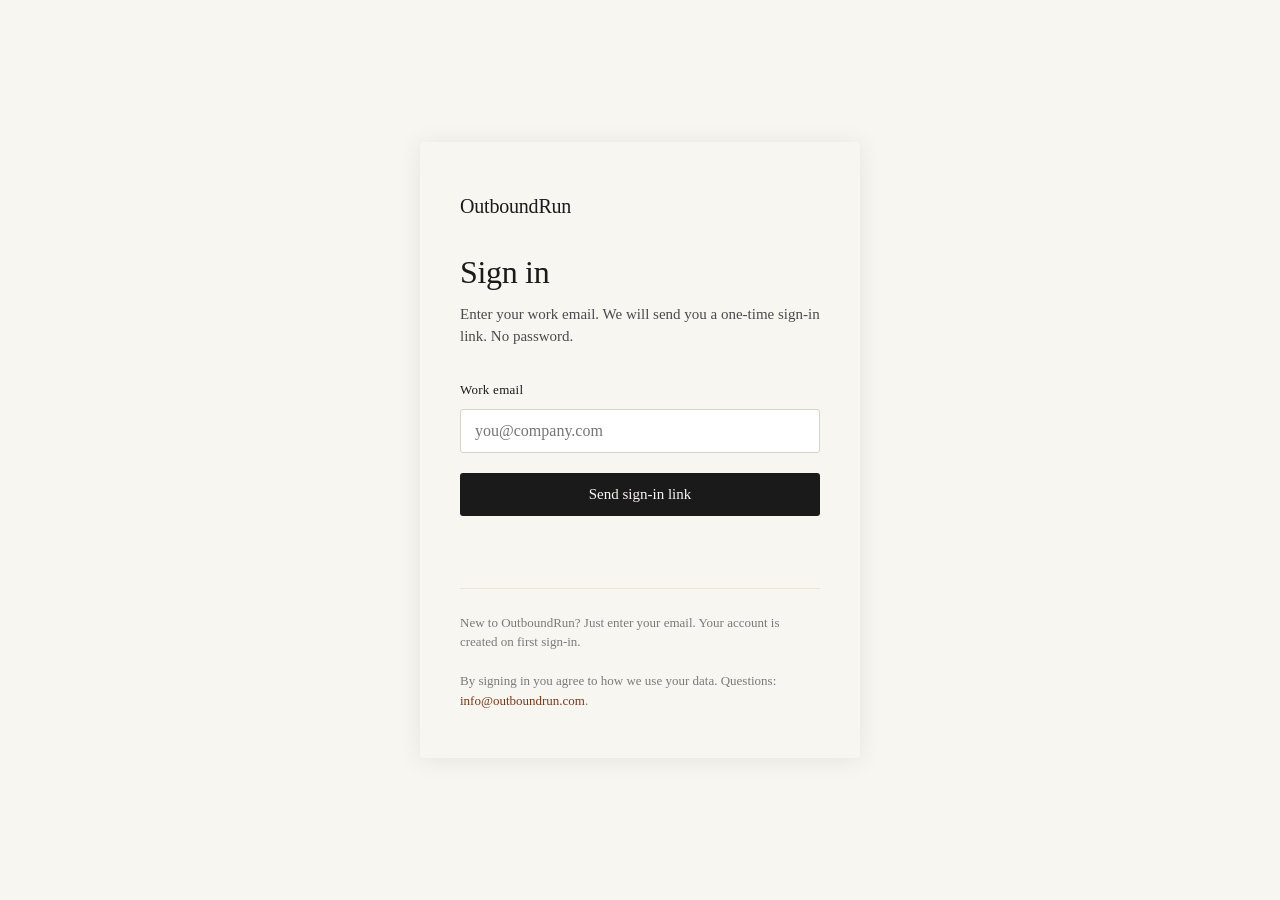
==== commit e492ab17: "v2.1.3: Gate marketing site behind login Add pre-render redirect on outboundrun.com/: if no Supabase" ====
--- a/index.html
+++ b/index.html
@@ -4,6 +4,21 @@
 <meta charset="UTF-8">
 <meta name="viewport" content="width=device-width, initial-scale=1.0">
 <meta name="theme-color" content="#f8f6f1">
+
+<!-- Auth gate: redirect to /login/ immediately if no Supabase session in
+     localStorage. Skips the check if the URL contains a magic-link fragment
+     (returning user), so Supabase JS can finish establishing the session. -->
+<script>
+(function() {
+  if (window.location.hash && window.location.hash.indexOf('access_token') !== -1) return;
+  try {
+    if (!localStorage.getItem('sb-bofukvujflsamvhzdrxh-auth-token')) {
+      window.location.replace('/login/');
+    }
+  } catch (e) {}
+})();
+</script>
+
 <title>OutboundRun: Enterprise outbound, backed by research.</title>
 <meta name="description" content="OutboundRun automates 4-6 hours of per-account research (SEC filings, org charts, tech signals, live news) and drafts per-persona outreach designed to hit 10-15% reply rates. 5x the industry norm for enterprise B2B.">
 <link rel="canonical" href="https://outboundrun.com/">
@@ -69,7 +84,7 @@
       <a href="#how">How it works</a>
       <a href="#compare">Vs alternatives</a>
       <a href="#faq">FAQ</a>
-      <a href="/login/">Log in</a>
+      <a href="/login/" id="nav-auth-link">Log in</a>
       <a href="#demo" class="btn btn-ghost">Book a 15-min demo</a>
     </nav>
     <button class="nav-toggle" aria-label="Menu" aria-expanded="false" aria-controls="main-nav" onclick="toggleNav()">
@@ -528,5 +543,30 @@
 })();
 </script>
 
+<!-- Supabase auth detection: catch magic-link tokens landing on this page,
+     then swap the nav "Log in" link for "Open app ->" when signed in. -->
+<script type="module">
+  import { createClient } from 'https://esm.sh/@supabase/supabase-js@2';
+  const SB_URL = 'https://bofukvujflsamvhzdrxh.supabase.co';
+  const SB_KEY = 'sb_publishable_wifBNzRM_b2PgbEW_Ek41Q_LtiGej-U';
+  const supabase = createClient(SB_URL, SB_KEY, {
+    auth: { persistSession: true, detectSessionInUrl: true, autoRefreshToken: true },
+  });
+  function paintAuthNav(session) {
+    const link = document.getElementById('nav-auth-link');
+    if (!link) return;
+    if (session) {
+      link.textContent = 'Open app';
+      link.href = '/app/';
+    } else {
+      link.textContent = 'Log in';
+      link.href = '/login/';
+    }
+  }
+  const { data: { session } } = await supabase.auth.getSession();
+  paintAuthNav(session);
+  supabase.auth.onAuthStateChange((_event, sess) => paintAuthNav(sess));
+</script>
+
 </body>
 </html>
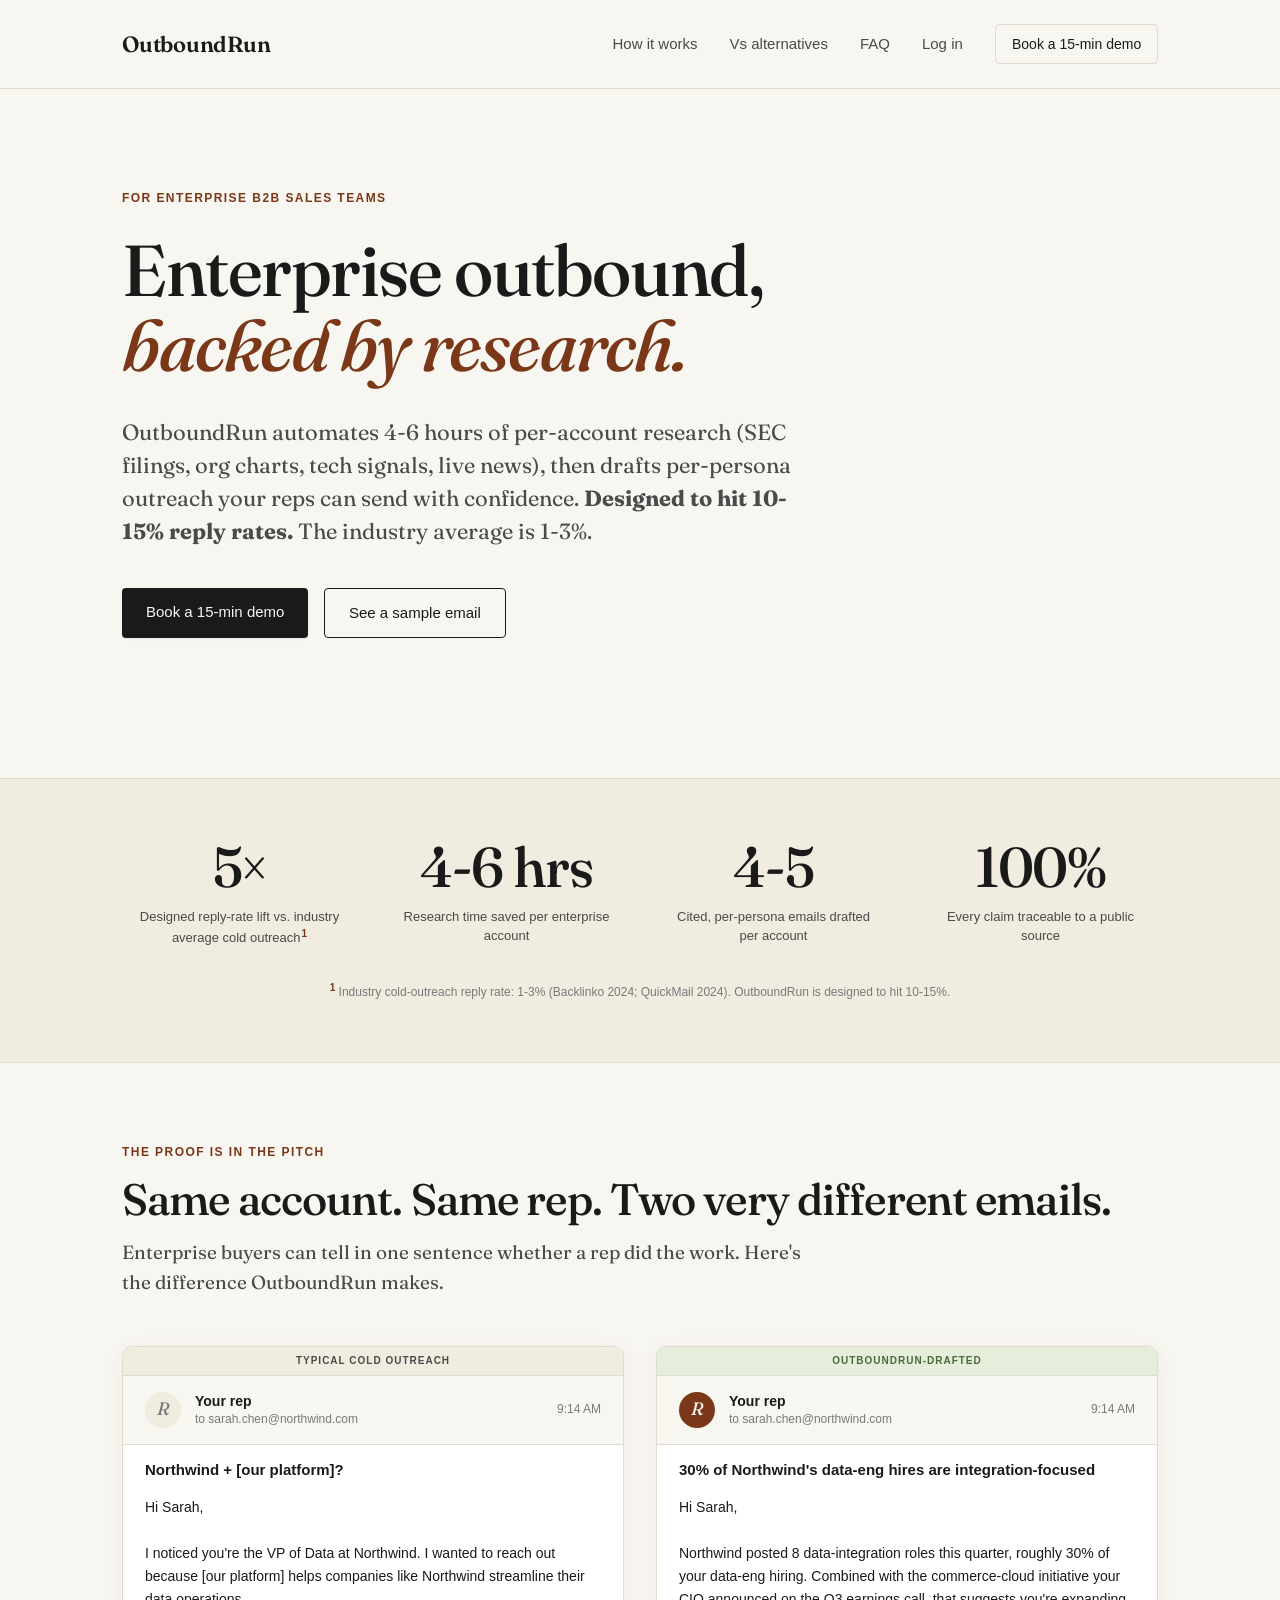
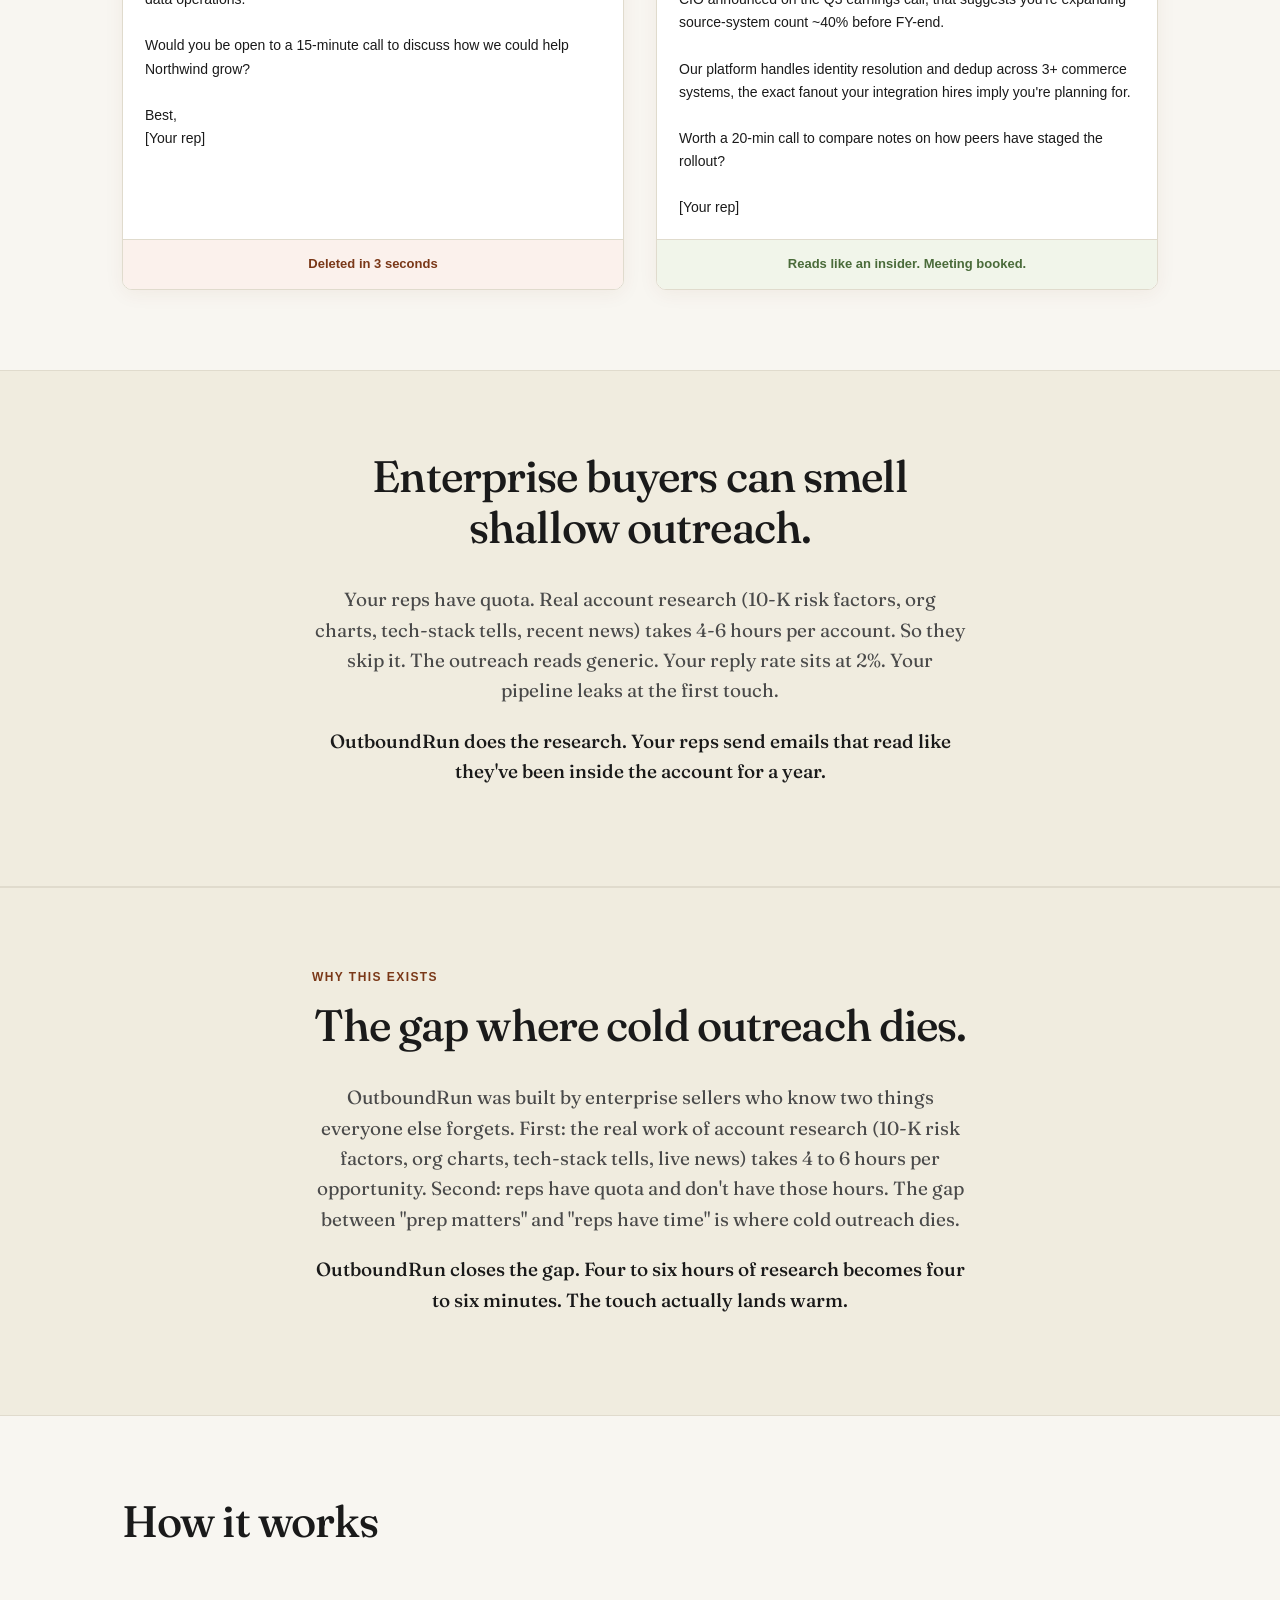
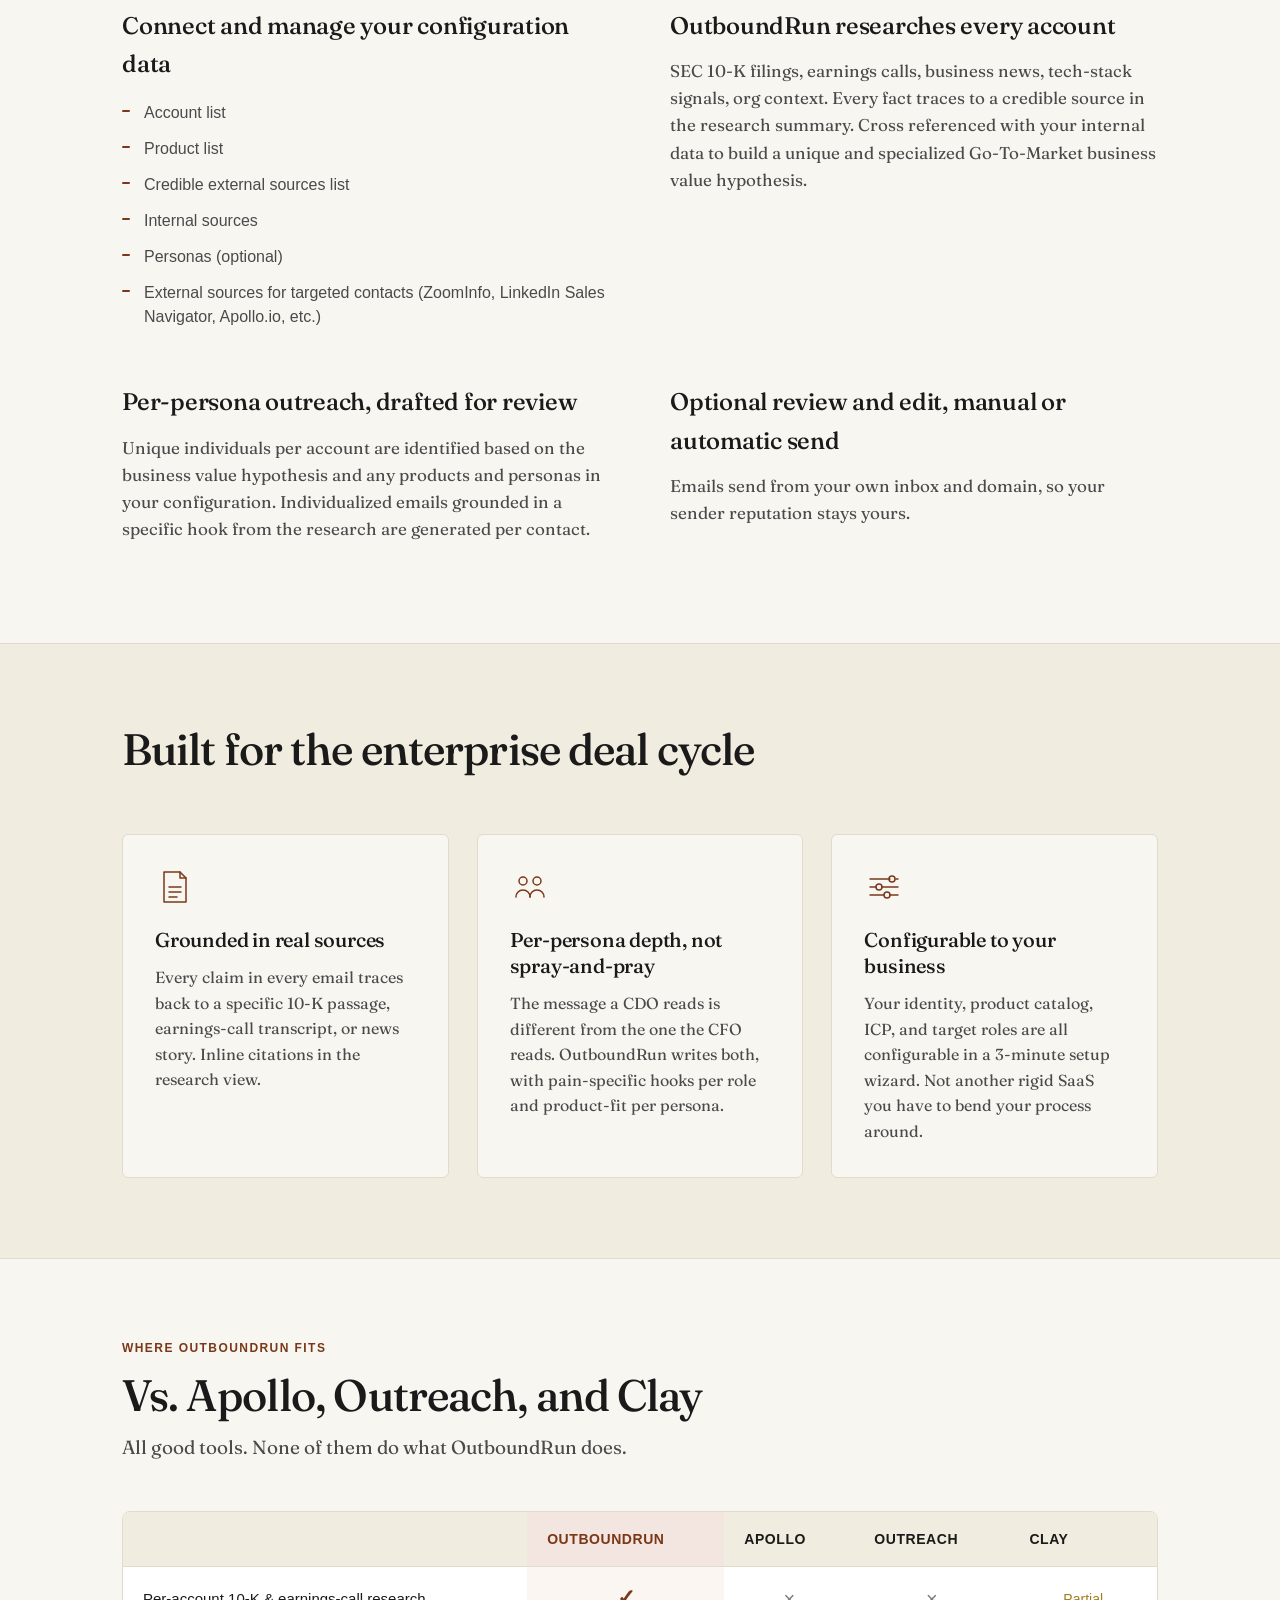
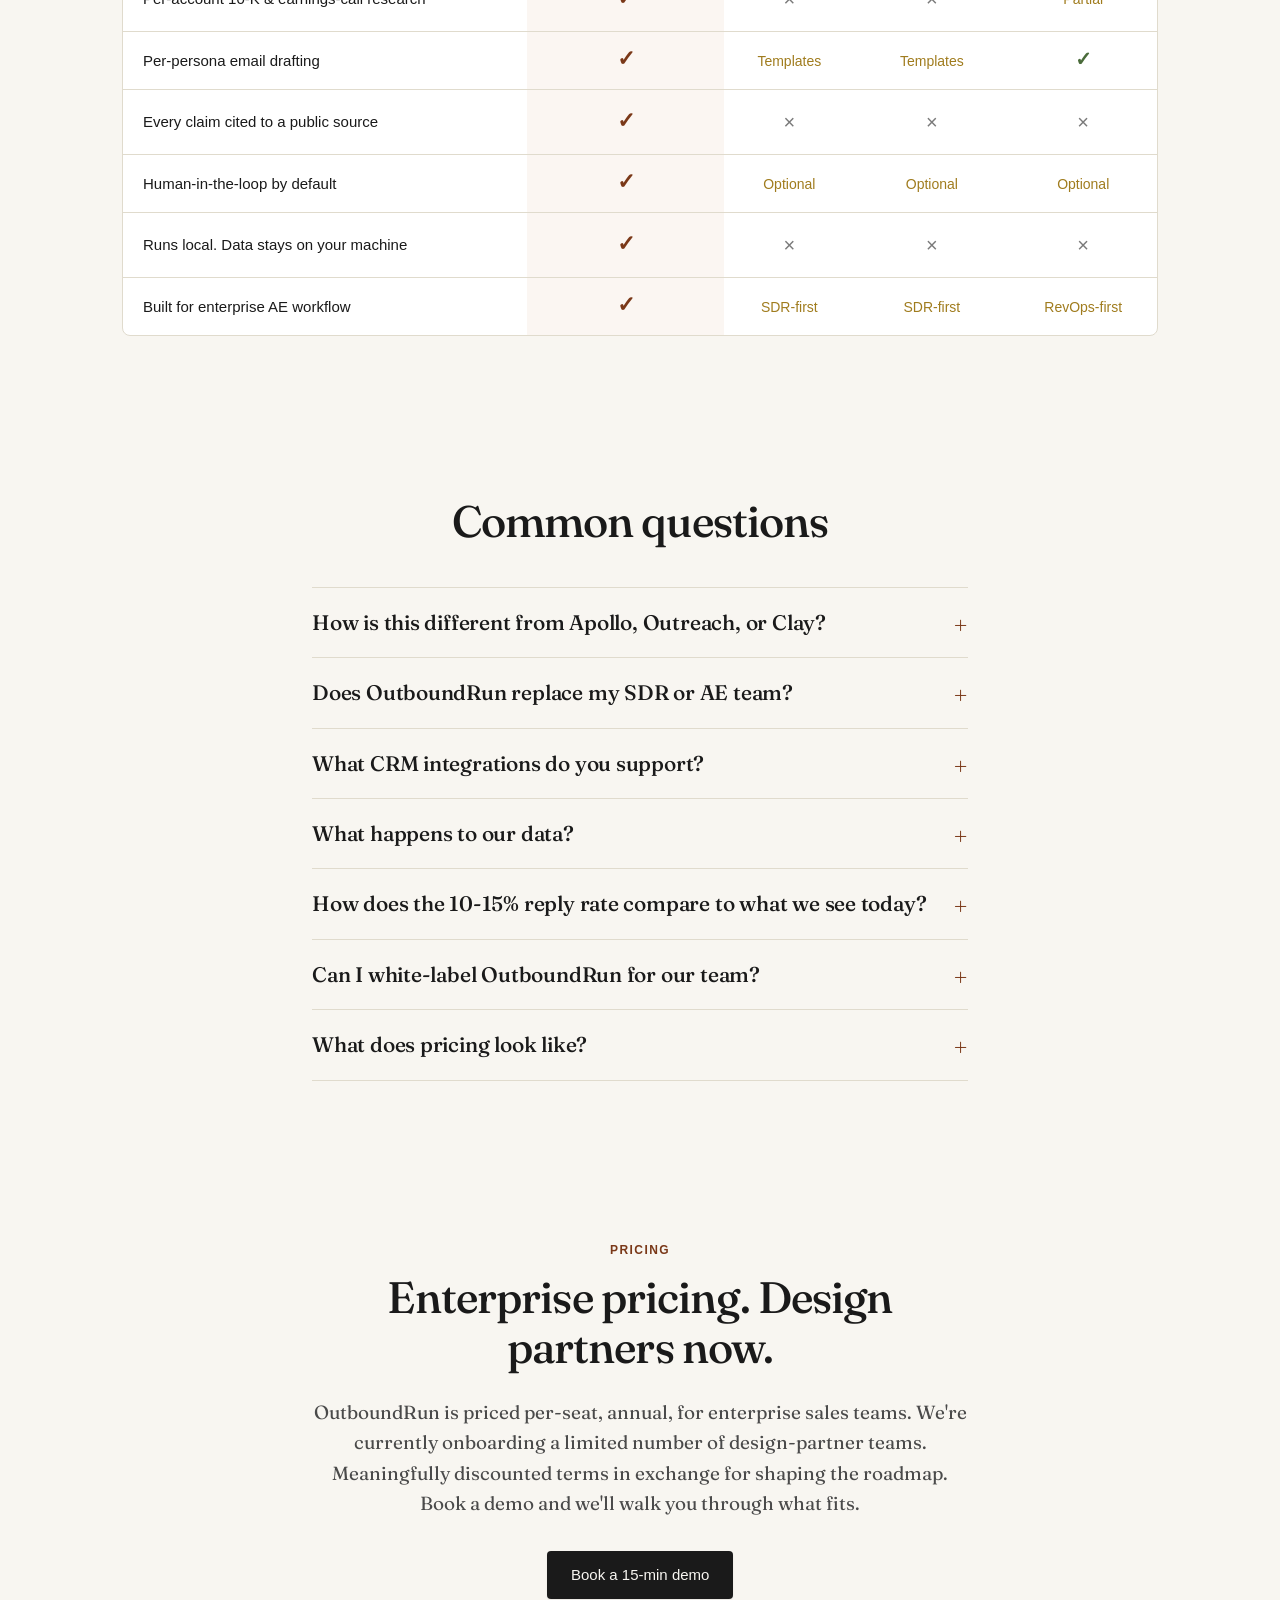
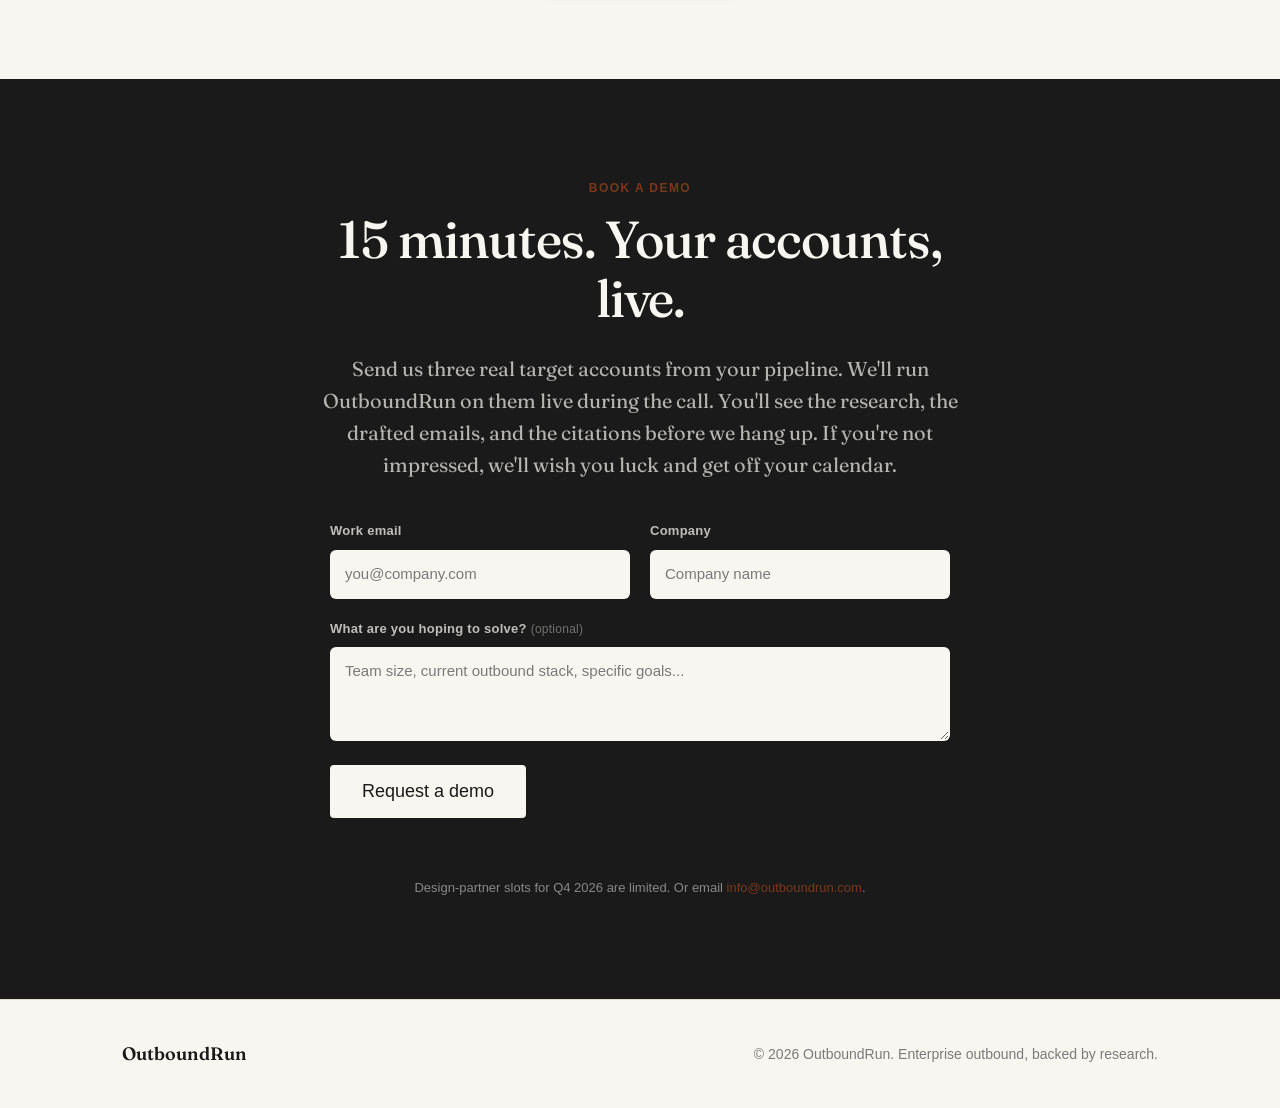
==== commit 282e8bf0: "v2.5.2: Marketing site public; only /app/ requires sign-in Removed the pre-render redirect at the to" ====
--- a/index.html
+++ b/index.html
@@ -4,20 +4,6 @@
 <meta charset="UTF-8">
 <meta name="viewport" content="width=device-width, initial-scale=1.0">
 <meta name="theme-color" content="#f8f6f1">
-
-<!-- Auth gate: redirect to /login/ immediately if no Supabase session in
-     localStorage. Skips the check if the URL contains a magic-link fragment
-     (returning user), so Supabase JS can finish establishing the session. -->
-<script>
-(function() {
-  if (window.location.hash && window.location.hash.indexOf('access_token') !== -1) return;
-  try {
-    if (!localStorage.getItem('sb-bofukvujflsamvhzdrxh-auth-token')) {
-      window.location.replace('/login/');
-    }
-  } catch (e) {}
-})();
-</script>
 
 <title>OutboundRun: Enterprise outbound, backed by research.</title>
 <meta name="description" content="OutboundRun automates 4-6 hours of per-account research (SEC filings, org charts, tech signals, live news) and drafts per-persona outreach designed to hit 10-15% reply rates. 5x the industry norm for enterprise B2B.">
@@ -104,16 +90,6 @@
       <a href="#demo" class="btn btn-primary">Book a 15-min demo</a>
       <a href="#sample" class="btn btn-secondary">See a sample email</a>
     </div>
-    <figure class="hero-shot">
-      <img
-        src="/images/screenshots/account-list.png"
-        alt="OutboundRun app dashboard showing an account list ready for research and outreach"
-        width="1440"
-        height="900"
-        fetchpriority="high"
-        decoding="async"
-      >
-    </figure>
   </div>
 </section>
 
@@ -331,7 +307,7 @@
 
     <details class="faq-item">
       <summary>What CRM integrations do you support?</summary>
-      <p>Salesforce (Org62 SOQL) today. HubSpot and Pipedrive on the roadmap. You can also run OutboundRun in web-research-only mode with no CRM connection. Upload a CSV and go.</p>
+      <p>Today, OutboundRun runs in web-research-only mode: upload a CSV and go. Direct CRM sync is on the roadmap. Ask us about your CRM.</p>
     </details>
 
     <details class="faq-item">
@@ -543,8 +519,8 @@
 })();
 </script>
 
-<!-- Supabase auth detection: catch magic-link tokens landing on this page,
-     then swap the nav "Log in" link for "Open app ->" when signed in. -->
+<!-- Supabase auth detection: catch magic-link tokens landing on this page.
+     Also swap the nav "Log in" link for "Sign out" when the user is signed in. -->
 <script type="module">
   import { createClient } from 'https://esm.sh/@supabase/supabase-js@2';
   const SB_URL = 'https://bofukvujflsamvhzdrxh.supabase.co';
@@ -552,17 +528,25 @@
   const supabase = createClient(SB_URL, SB_KEY, {
     auth: { persistSession: true, detectSessionInUrl: true, autoRefreshToken: true },
   });
+
   function paintAuthNav(session) {
     const link = document.getElementById('nav-auth-link');
     if (!link) return;
     if (session) {
-      link.textContent = 'Open app';
-      link.href = '/app/';
+      link.textContent = 'Sign out';
+      link.href = '#';
+      link.onclick = async (e) => {
+        e.preventDefault();
+        await supabase.auth.signOut();
+        window.location.replace('/login/');
+      };
     } else {
       link.textContent = 'Log in';
       link.href = '/login/';
+      link.onclick = null;
     }
   }
+
   const { data: { session } } = await supabase.auth.getSession();
   paintAuthNav(session);
   supabase.auth.onAuthStateChange((_event, sess) => paintAuthNav(sess));
